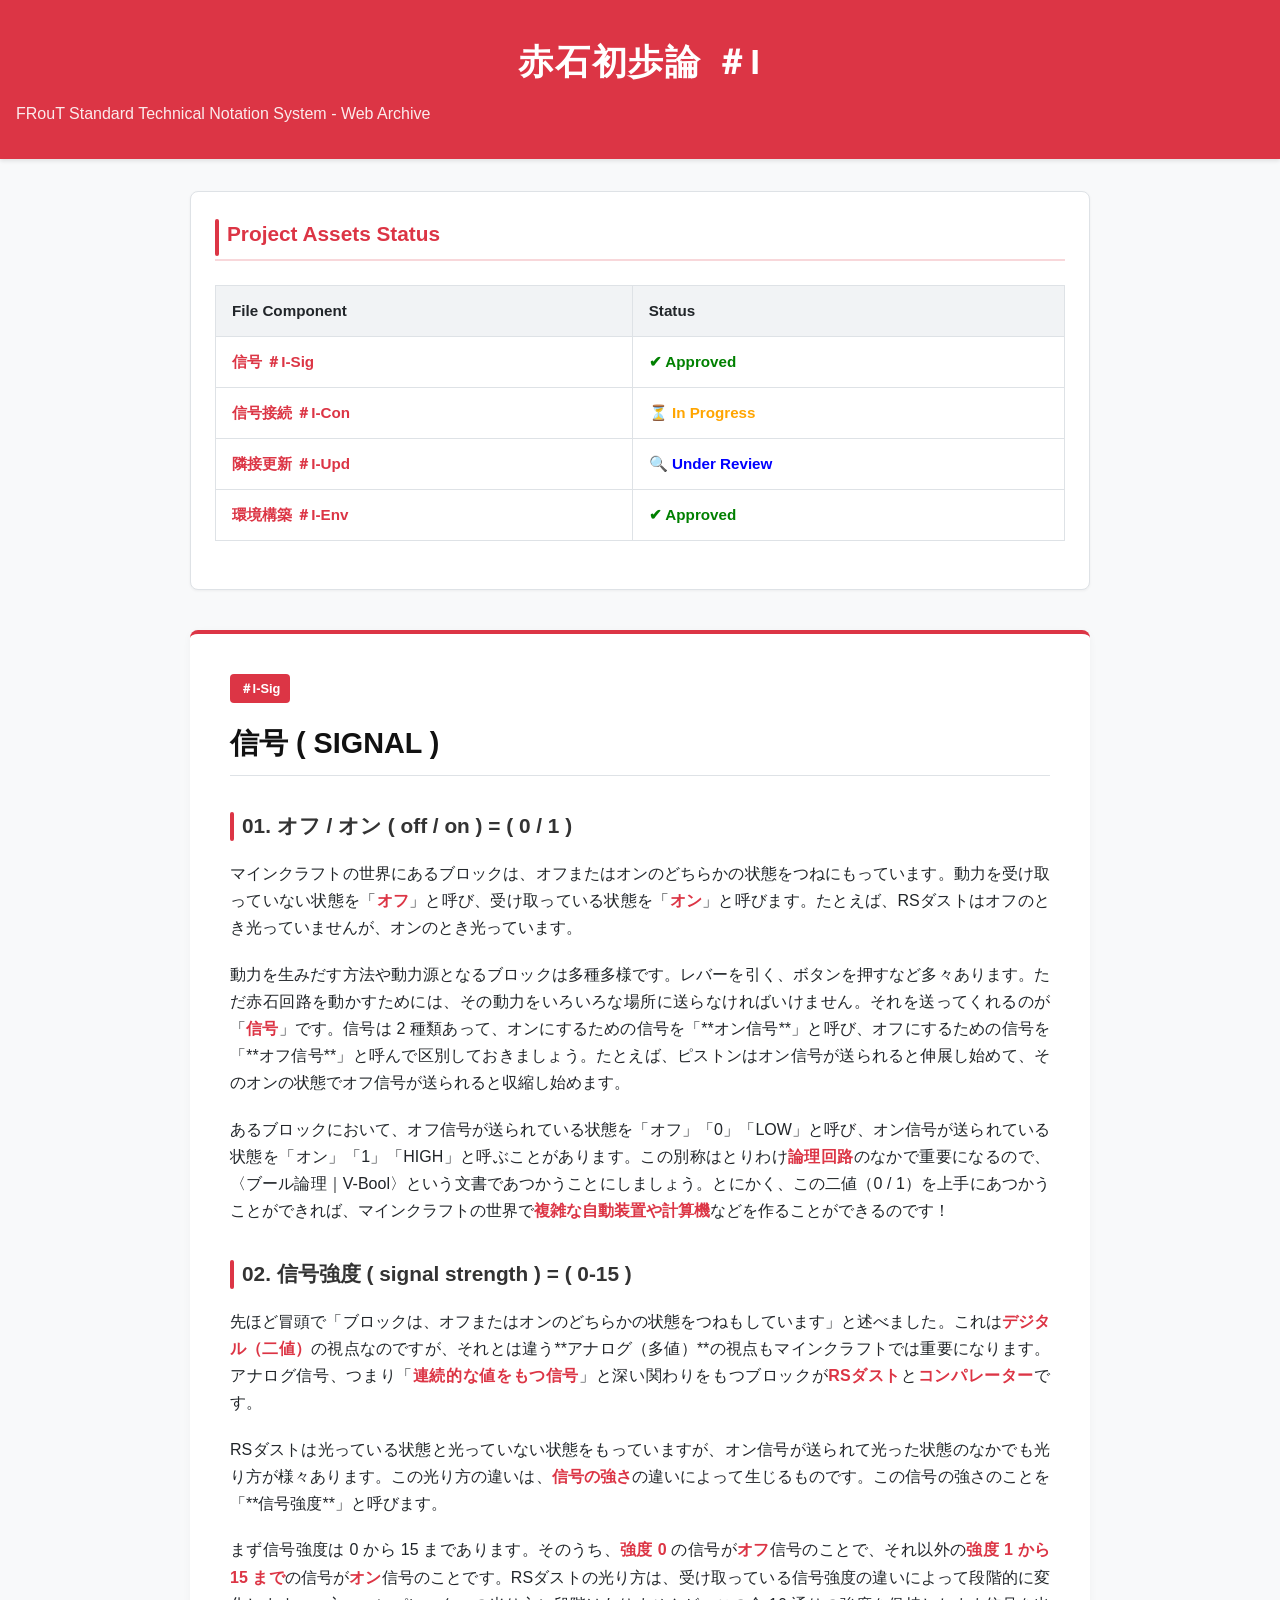
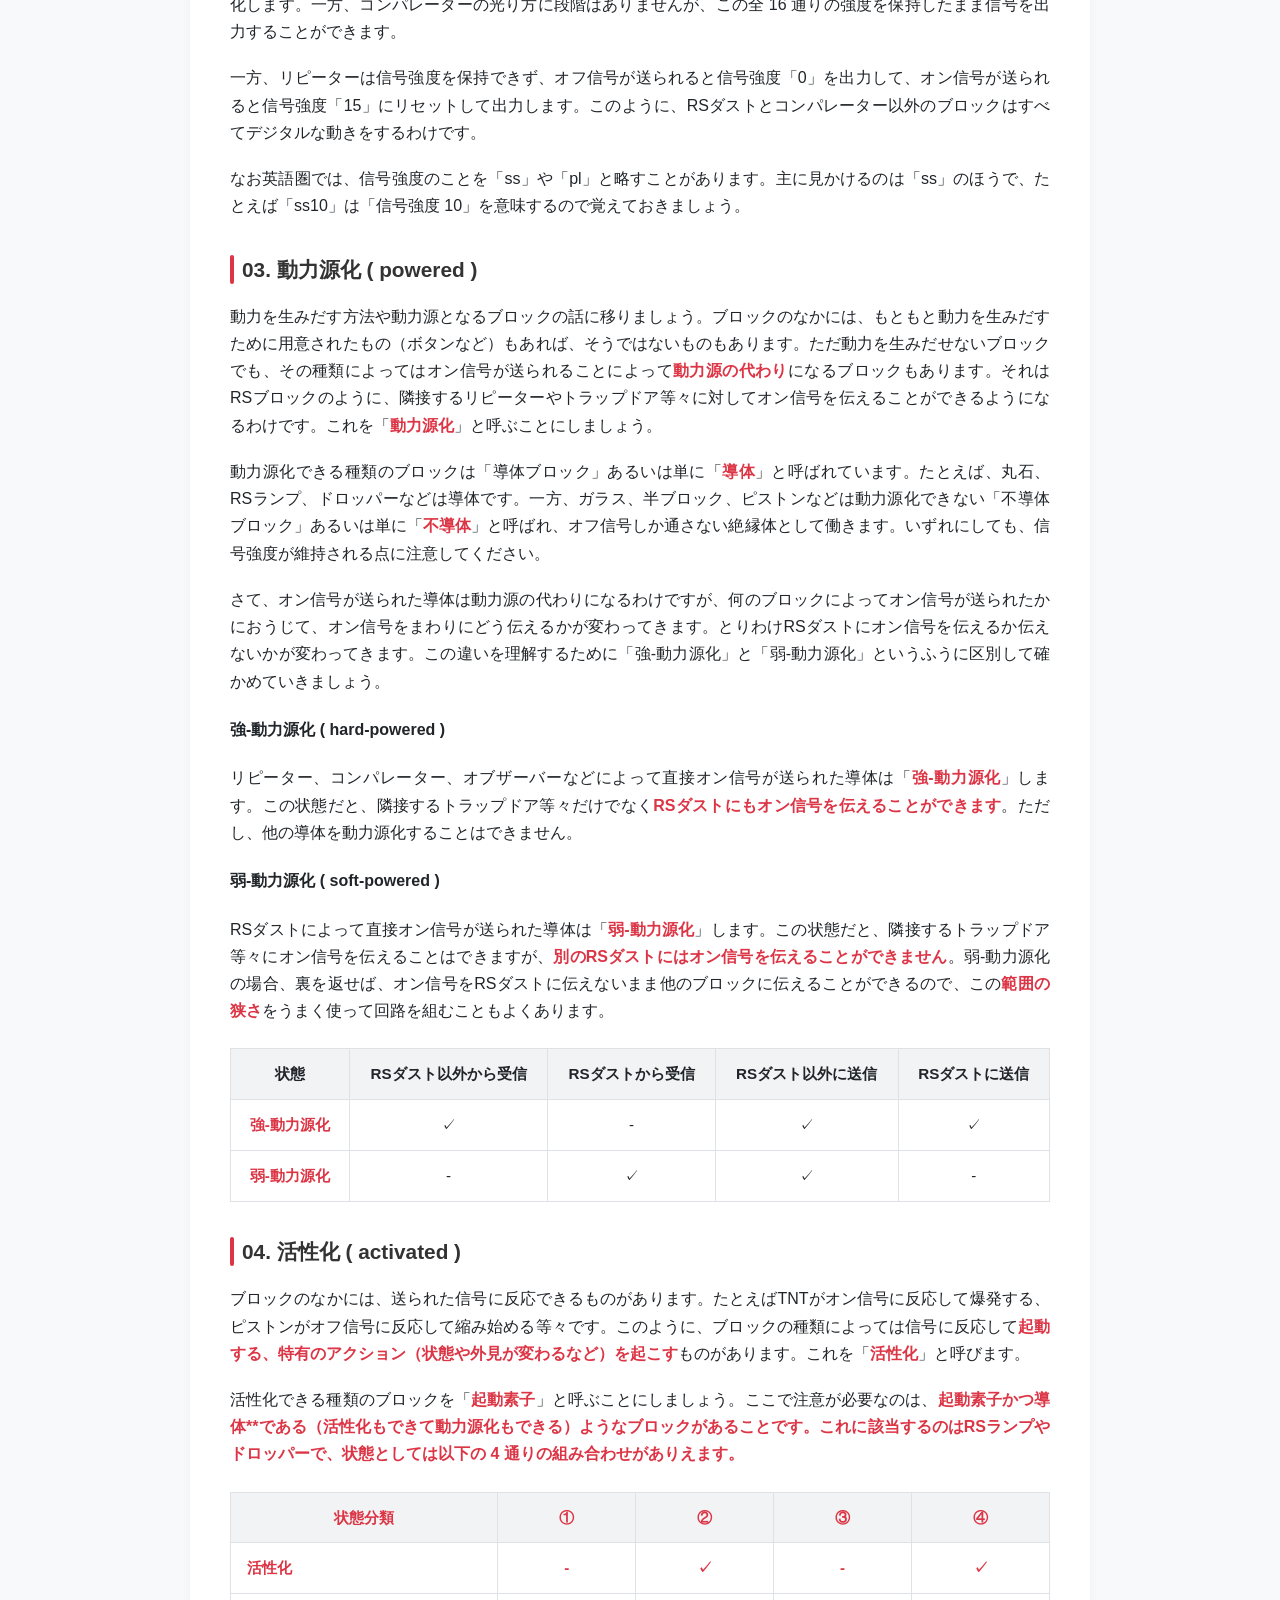
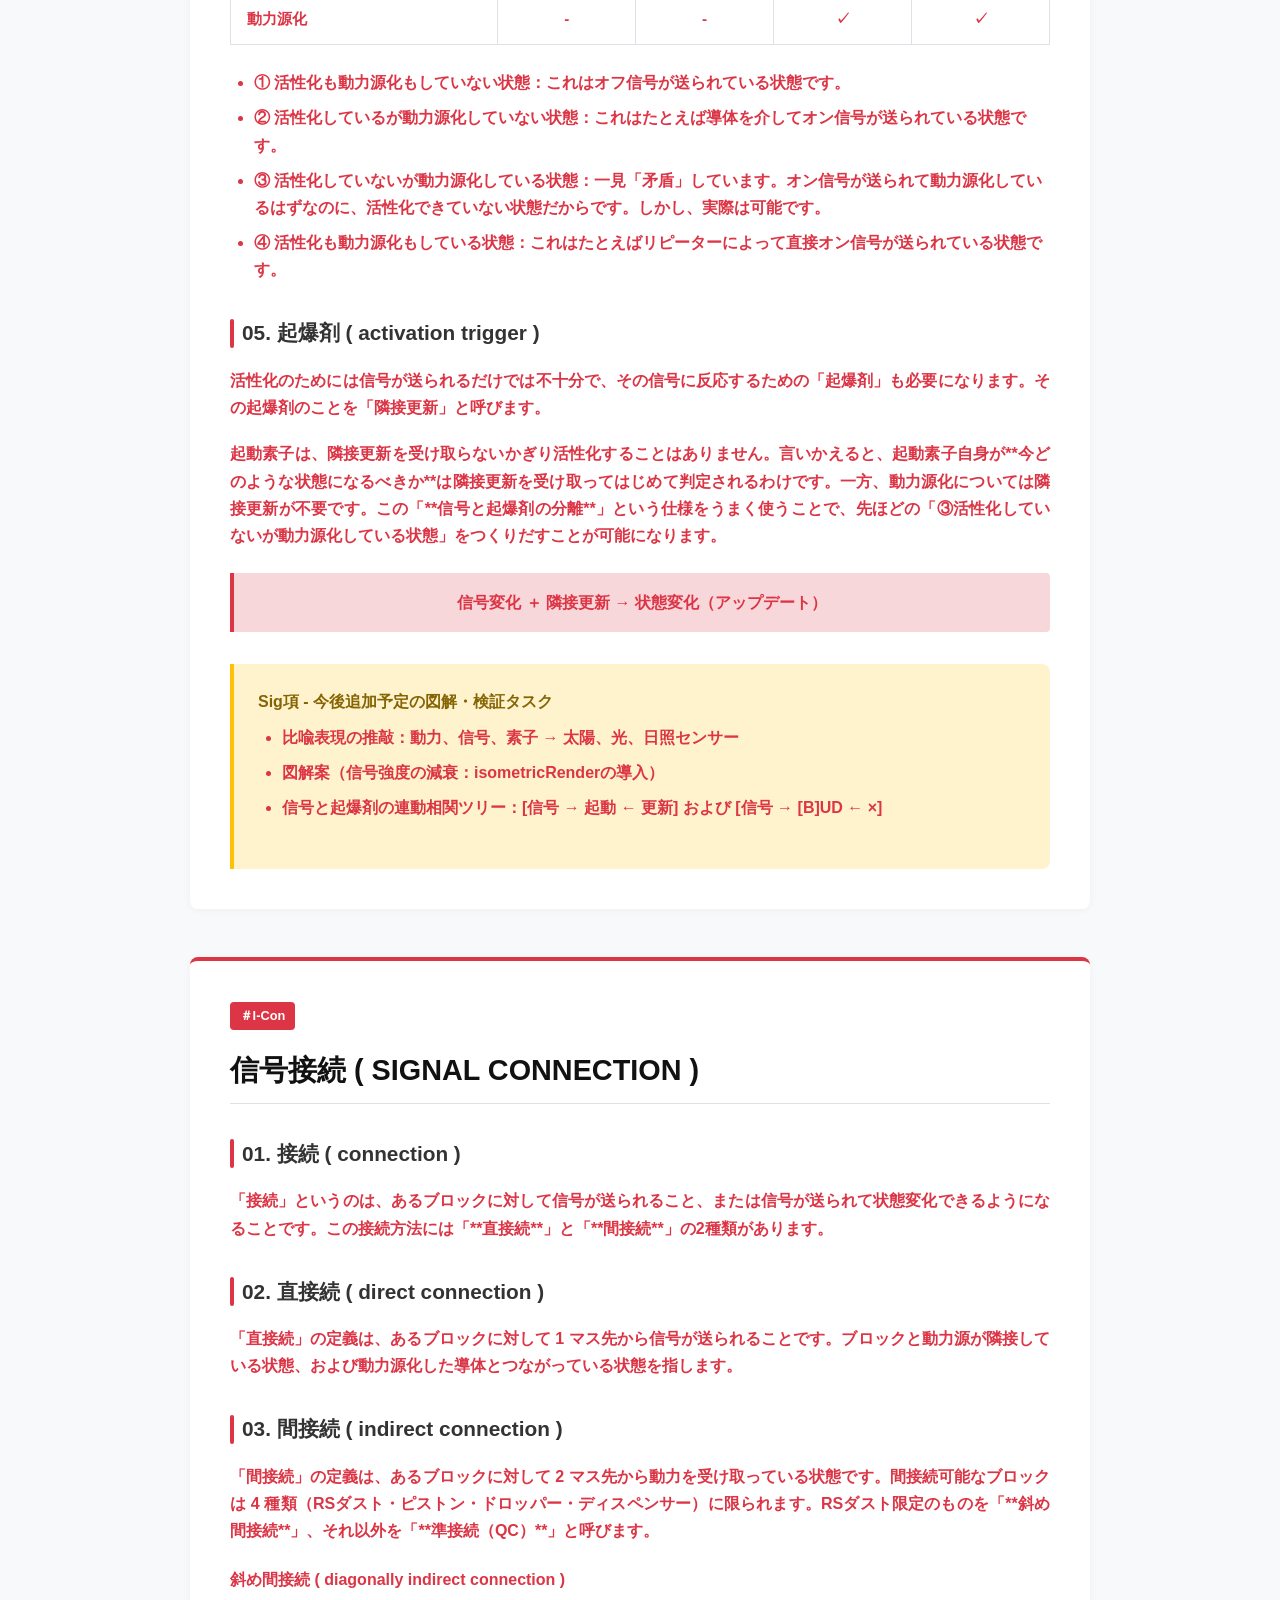
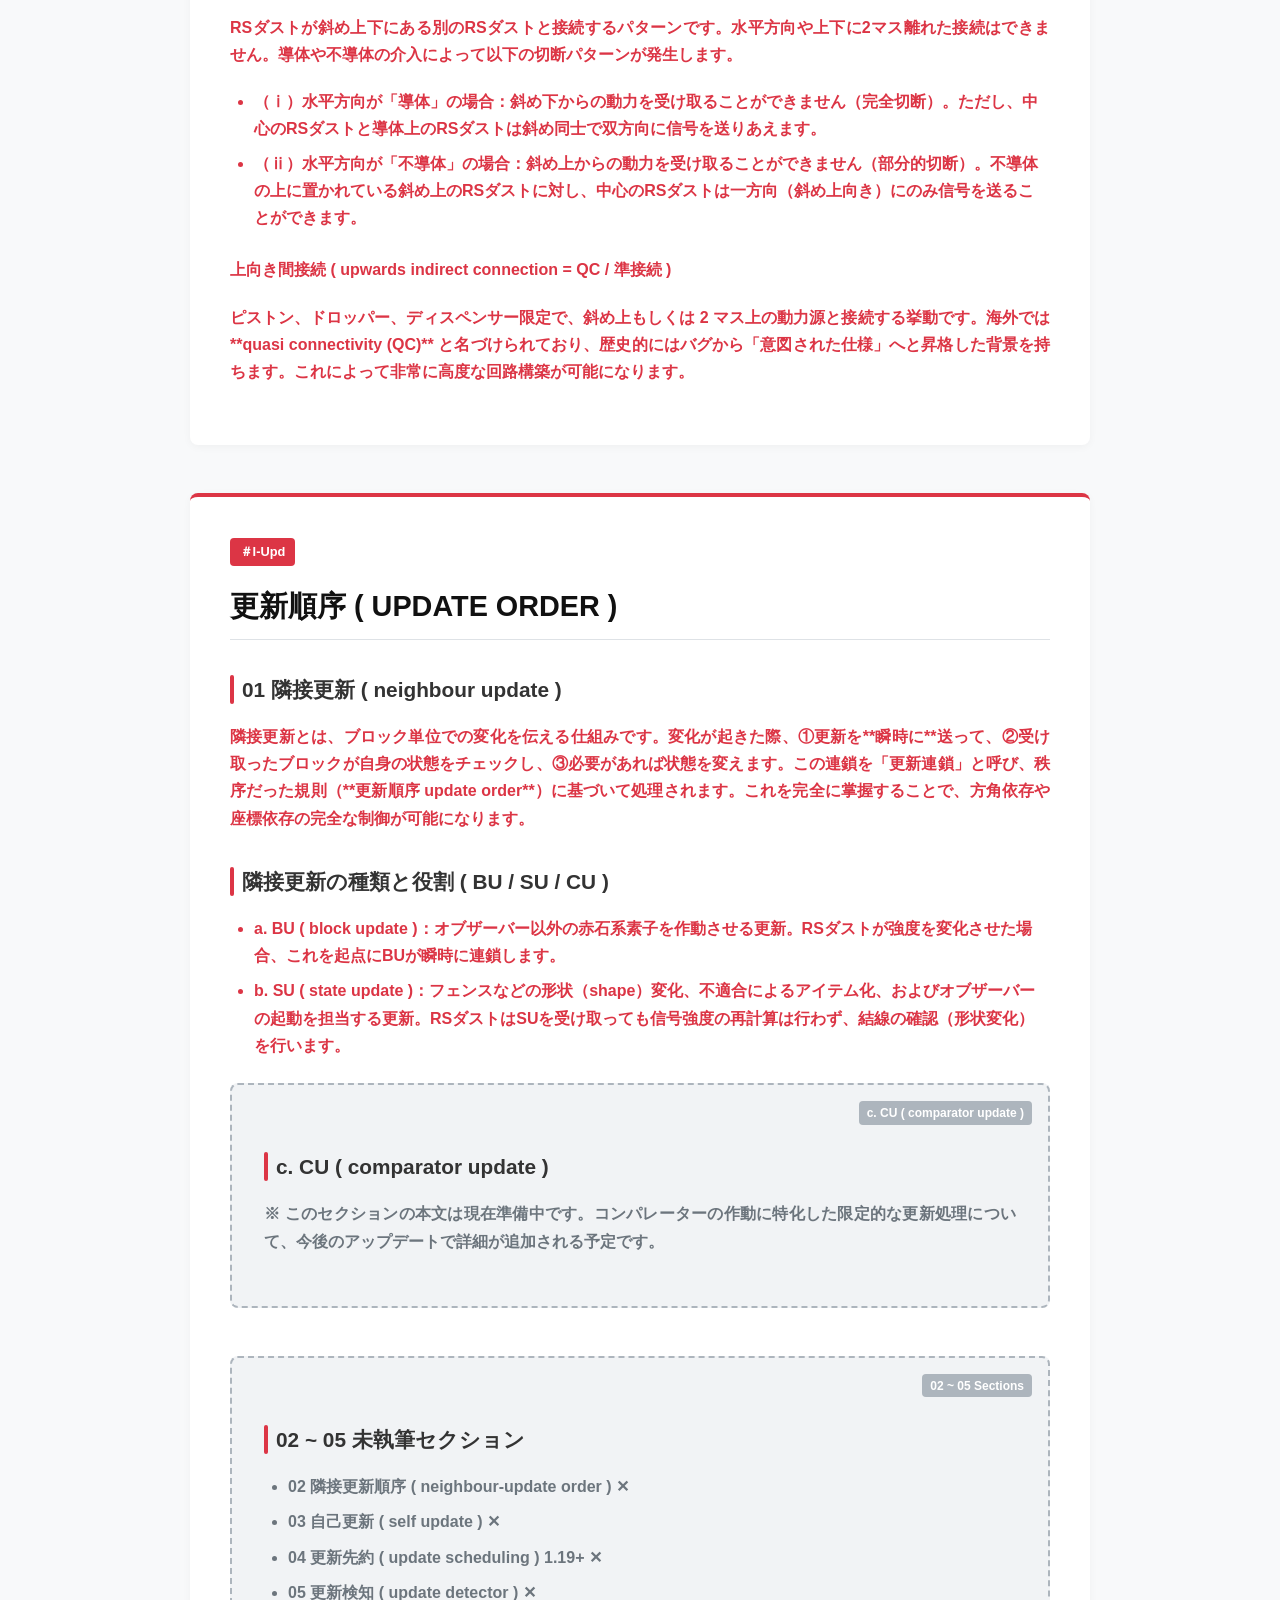
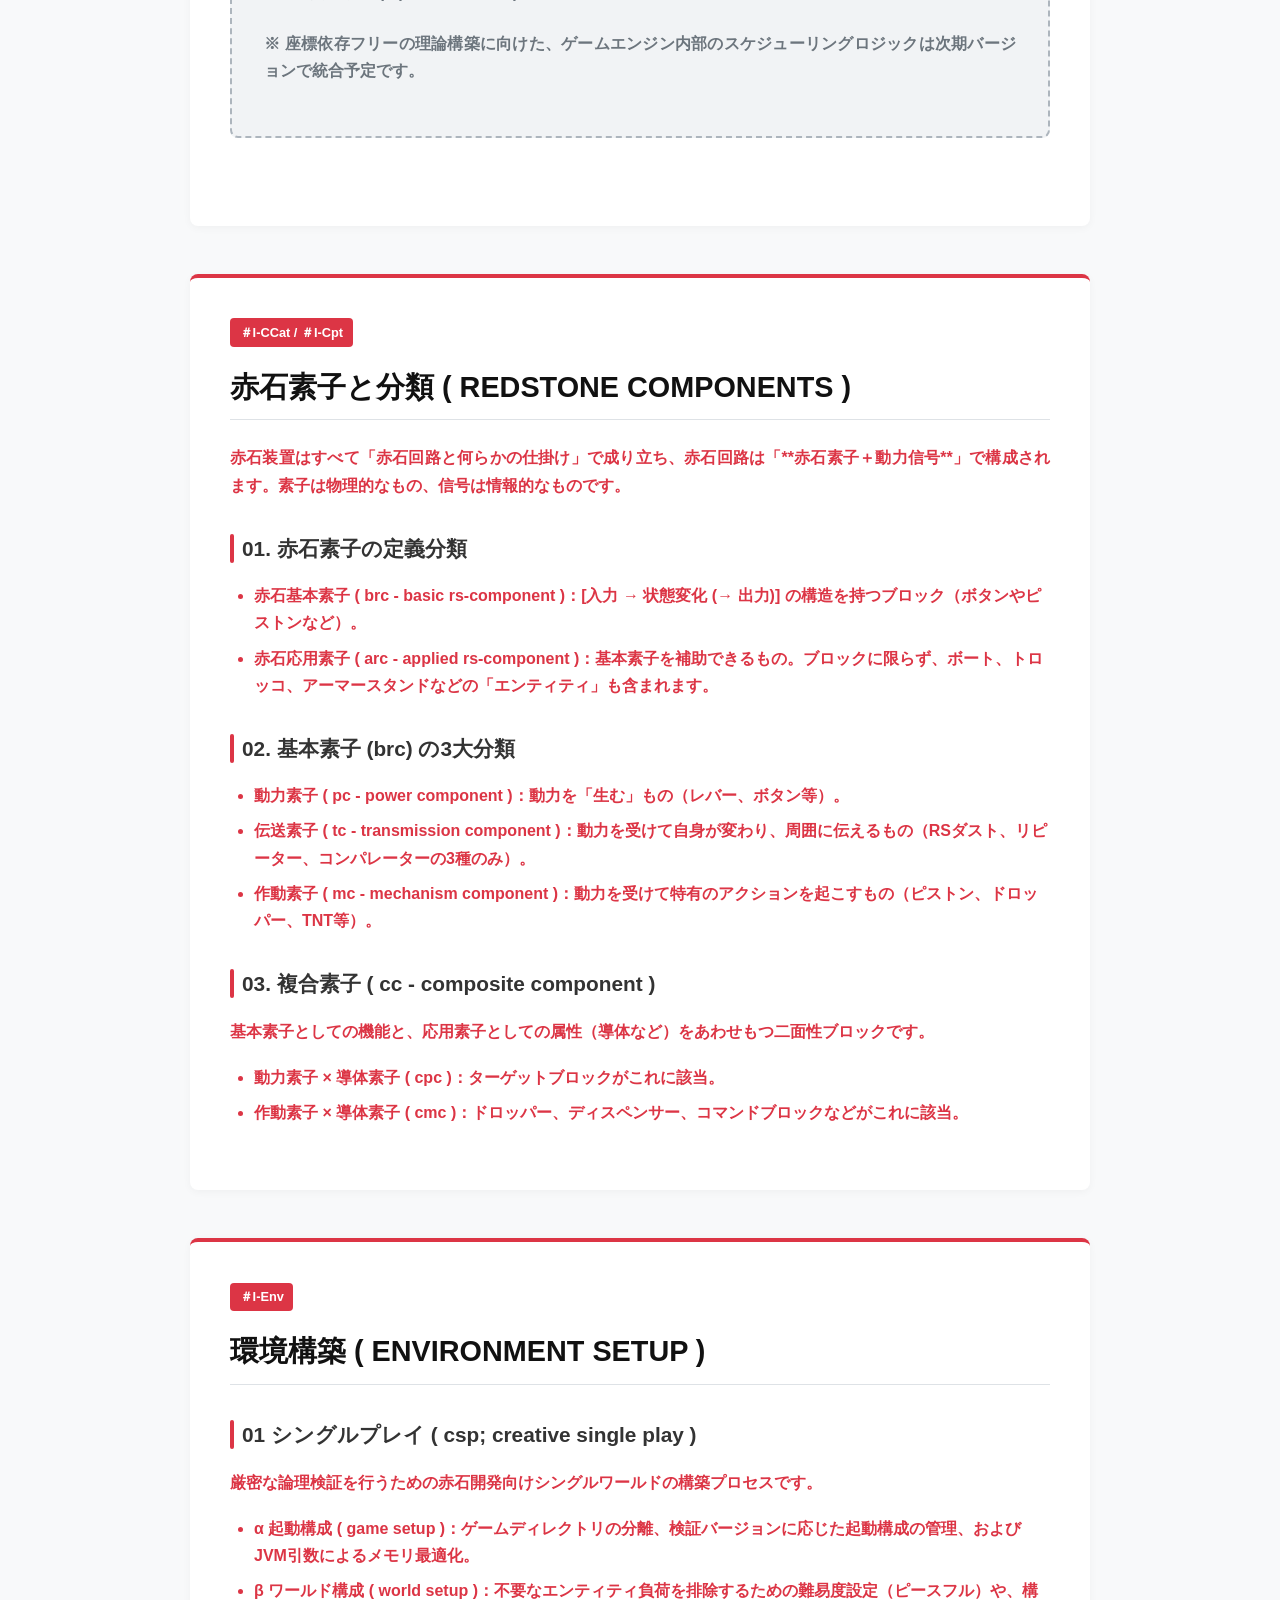
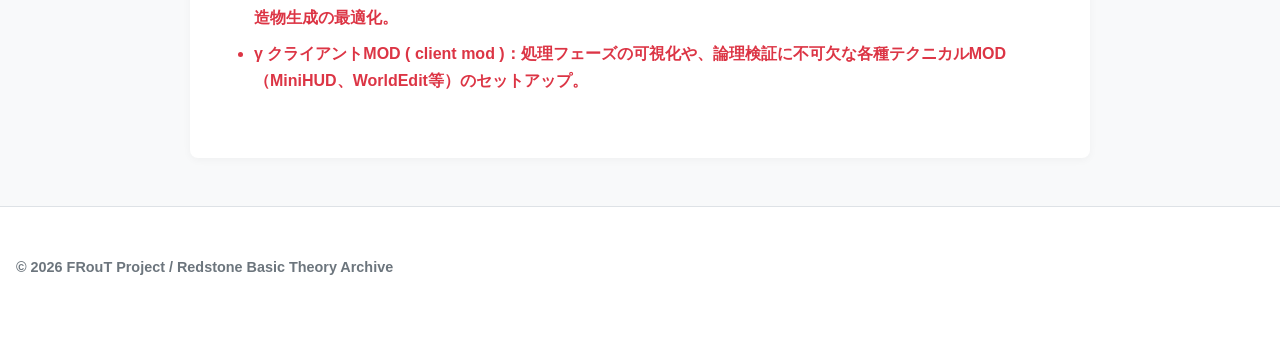
==== chap1.html @ 78ef039f "Add files via upload" ====
<!DOCTYPE html>
<html lang="ja">
<head>
    <meta charset="UTF-8">
    <meta name="viewport" content="width=device-width, initial-scale=1.0">
    <title>赤石初歩論＃I - FRouT Web Archive</title>
    <style>
        :root {
            --bg-color: #f8f9fa;
            --text-color: #212529;
            --primary-color: #dc3545; /* Redstone Red */
            --primary-light: #f8d7da;
            --border-color: #dee2e6;
            --card-bg: #ffffff;
            --code-bg: #e9ecef;
            --placeholder-bg: #f1f3f5;
            --placeholder-border: #adb5bd;
            --font-family: 'Helvetica Neue', Arial, 'Hiragino Kaku Gothic ProN', 'Hiragino Sans', Meiryo, sans-serif;
        }

        body {
            font-family: var(--font-family);
            background-color: var(--bg-color);
            color: var(--text-color);
            line-height: 1.7;
            margin: 0;
            padding: 0;
        }

        header {
            background-color: var(--primary-color);
            color: white;
            padding: 2rem 1rem;
            text-align: center;
            box-shadow: 0 2px 4px rgba(0,0,0,0.1);
        }

        header h1 {
            margin: 0;
            font-size: 2.2rem;
            font-weight: 700;
            letter-spacing: 0.05em;
        }

        header p {
            margin: 0.5rem 0 0 0;
            opacity: 0.9;
            font-size: 1rem;
        }

        .container {
            max-width: 900px;
            margin: 2rem auto;
            padding: 0 1.5rem;
        }

        /* Project Assets Table */
        .assets-box {
            background: var(--card-bg);
            border: 1px solid var(--border-color);
            border-radius: 8px;
            padding: 1.5rem;
            margin-bottom: 2.5rem;
            box-shadow: 0 1px 3px rgba(0,0,0,0.05);
        }

        .assets-box h3 {
            margin-top: 0;
            color: var(--primary-color);
            border-bottom: 2px solid var(--primary-light);
            padding-bottom: 0.5rem;
        }

        /* Typography & Structure */
        .chapter-section {
            background: var(--card-bg);
            border-radius: 8px;
            padding: 2.5rem;
            margin-bottom: 3rem;
            box-shadow: 0 2px 8px rgba(0,0,0,0.04);
            border-top: 4px solid var(--primary-color);
        }

        .section-tag {
            display: inline-block;
            background-color: var(--primary-color);
            color: white;
            font-size: 0.8rem;
            font-weight: bold;
            padding: 0.2rem 0.6rem;
            border-radius: 4px;
            margin-bottom: 1rem;
        }

        h2 {
            font-size: 1.8rem;
            color: #111;
            margin-top: 0;
            margin-bottom: 1.5rem;
            border-bottom: 1px solid var(--border-color);
            padding-bottom: 0.5rem;
        }

        h3 {
            font-size: 1.3rem;
            color: #333;
            margin-top: 2rem;
            margin-bottom: 1rem;
            position: relative;
            padding-left: 0.75rem;
        }

        h3::before {
            content: "";
            position: absolute;
            left: 0;
            top: 0.2rem;
            bottom: 0.2rem;
            width: 4px;
            background-color: var(--primary-color);
            border-radius: 2px;
        }

        p {
            margin-top: 0;
            margin-bottom: 1.2rem;
            text-align: justify;
        }

        strong {
            color: var(--primary-color);
        }

        /* Tables */
        table {
            width: 100%;
            border-collapse: collapse;
            margin: 1.5rem 0;
            font-size: 0.95rem;
        }

        th, td {
            border: 1px solid var(--border-color);
            padding: 0.75rem 1rem;
            text-align: left;
        }

        th {
            background-color: #f1f3f5;
            font-weight: 600;
        }

        .text-center {
            text-align: center;
        }

        /* Highlight box for formulas */
        .formula-box {
            background-color: var(--primary-light);
            border-left: 4px solid var(--primary-color);
            padding: 1rem;
            margin: 1.5rem 0;
            font-weight: bold;
            text-align: center;
            border-radius: 0 4px 4px 0;
        }

        /* Lists */
        ul, ol {
            margin-top: 0;
            margin-bottom: 1.5rem;
            padding-left: 1.5rem;
        }

        li {
            margin-bottom: 0.5rem;
        }

        /* Placeholder Style (Pattern A) */
        .placeholder-section {
            background-color: var(--placeholder-bg);
            border: 2px dashed var(--placeholder-border);
            border-radius: 8px;
            padding: 2rem;
            margin-bottom: 3rem;
            color: #6c757d;
            position: relative;
        }

        .placeholder-section h2 {
            color: #495057;
            border-bottom: 1px solid var(--placeholder-border);
        }

        .placeholder-tag {
            position: absolute;
            top: 1rem;
            right: 1rem;
            background-color: var(--placeholder-border);
            color: white;
            font-size: 0.75rem;
            padding: 0.1rem 0.5rem;
            border-radius: 4px;
            font-weight: bold;
        }

        /* Todo Box */
        .todo-box {
            background-color: #fff3cd;
            border-left: 4px solid #ffc107;
            padding: 1.5rem;
            margin-top: 2rem;
            border-radius: 0 8px 8px 0;
        }

        .todo-box h4 {
            margin-top: 0;
            margin-bottom: 0.5rem;
            color: #856404;
        }

        /* Footer */
        footer {
            text-align: center;
            padding: 3rem 1rem;
            color: #6c757d;
            font-size: 0.9rem;
            border-top: 1px solid var(--border-color);
            background-color: #fff;
        }
    </style>
</head>
<body>

<header>
    <h1>赤石初歩論 ＃I</h1>
    <p>FRouT Standard Technical Notation System - Web Archive</p>
</header>

<div class="container">

    <div class="assets-box">
        <h3>Project Assets Status</h3>
        <table>
            <thead>
                <tr>
                    <th>File Component</th>
                    <th>Status</th>
                </tr>
            </thead>
            <tbody>
                <tr>
                    <td><strong>信号 ＃I-Sig</strong></td>
                    <td><span style="color: green; font-weight: bold;">✔ Approved</span></td>
                </tr>
                <tr>
                    <td><strong>信号接続 ＃I-Con</strong></td>
                    <td><span style="color: orange; font-weight: bold;">⏳ In Progress</span></td>
                </tr>
                <tr>
                    <td><strong>隣接更新 ＃I-Upd</strong></td>
                    <td><span style="color: blue; font-weight: bold;">🔍 Under Review</span></td>
                </tr>
                <tr>
                    <td><strong>環境構築 ＃I-Env</strong></td>
                    <td><span style="color: green; font-weight: bold;">✔ Approved</span></td>
                </tr>
            </tbody>
        </table>
    </div>

    <div class="chapter-section" id="sig">
        <div class="section-tag">＃I-Sig</div>
        <h2>信号 ( SIGNAL )</h2>
        
        <h3>01. オフ / オン ( off / on ) = ( 0 / 1 )</h3>
        <p>マインクラフトの世界にあるブロックは、オフまたはオンのどちらかの状態をつねにもっています。動力を受け取っていない状態を「<strong>オフ</strong>」と呼び、受け取っている状態を「<strong>オン</strong>」と呼びます。たとえば、RSダストはオフのとき光っていませんが、オンのとき光っています。</p>
        <p>動力を生みだす方法や動力源となるブロックは多種多様です。レバーを引く、ボタンを押すなど多々あります。ただ赤石回路を動かすためには、その動力をいろいろな場所に送らなければいけません。それを送ってくれるのが「<strong>信号</strong>」です。信号は 2 種類あって、オンにするための信号を「**オン信号**」と呼び、オフにするための信号を「**オフ信号**」と呼んで区別しておきましょう。たとえば、ピストンはオン信号が送られると伸展し始めて、そのオンの状態でオフ信号が送られると収縮し始めます。</p>
        <p>あるブロックにおいて、オフ信号が送られている状態を「オフ」「0」「LOW」と呼び、オン信号が送られている状態を「オン」「1」「HIGH」と呼ぶことがあります。この別称はとりわけ<strong>論理回路</strong>のなかで重要になるので、〈ブール論理｜V-Bool〉という文書であつかうことにしましょう。とにかく、この二値（0 / 1）を上手にあつかうことができれば、マインクラフトの世界で<strong>複雑な自動装置や計算機</strong>などを作ることができるのです！</p>

        <h3>02. 信号強度 ( signal strength ) = ( 0-15 )</h3>
        <p>先ほど冒頭で「ブロックは、オフまたはオンのどちらかの状態をつねもしています」と述べました。これは<strong>デジタル（二値）</strong>の視点なのですが、それとは違う**アナログ（多値）**の視点もマインクラフトでは重要になります。アナログ信号、つまり「<strong>連続的な値をもつ信号</strong>」と深い関わりをもつブロックが<strong>RSダスト</strong>と<strong>コンパレーター</strong>です。</p>
        <p>RSダストは光っている状態と光っていない状態をもっていますが、オン信号が送られて光った状態のなかでも光り方が様々あります。この光り方の違いは、<strong>信号の強さ</strong>の違いによって生じるものです。この信号の強さのことを「**信号強度**」と呼びます。</p>
        <p>まず信号強度は 0 から 15 まであります。そのうち、<strong>強度 0</strong> の信号が<strong>オフ</strong>信号のことで、それ以外の<strong>強度 1 から 15 まで</strong>の信号が<strong>オン</strong>信号のことです。RSダストの光り方は、受け取っている信号強度の違いによって段階的に変化します。一方、コンパレーターの光り方に段階はありませんが、この全 16 通りの強度を保持したまま信号を出力することができます。</p>
        <p>一方、リピーターは信号強度を保持できず、オフ信号が送られると信号強度「0」を出力して、オン信号が送られると信号強度「15」にリセットして出力します。このように、RSダストとコンパレーター以外のブロックはすべてデジタルな動きをするわけです。</p>
        <p>なお英語圏では、信号強度のことを「ss」や「pl」と略すことがあります。主に見かけるのは「ss」のほうで、たとえば「ss10」は「信号強度 10」を意味するので覚えておきましょう。</p>

        <h3>03. 動力源化 ( powered )</h3>
        <p>動力を生みだす方法や動力源となるブロックの話に移りましょう。ブロックのなかには、もともと動力を生みだすために用意されたもの（ボタンなど）もあれば、そうではないものもあります。ただ動力を生みだせないブロックでも、その種類によってはオン信号が送られることによって<strong>動力源の代わり</strong>になるブロックもあります。それはRSブロックのように、隣接するリピーターやトラップドア等々に対してオン信号を伝えることができるようになるわけです。これを「<strong>動力源化</strong>」と呼ぶことにしましょう。</p>
        <p>動力源化できる種類のブロックは「導体ブロック」あるいは単に「<strong>導体</strong>」と呼ばれています。たとえば、丸石、RSランプ、ドロッパーなどは導体です。一方、ガラス、半ブロック、ピストンなどは動力源化できない「不導体ブロック」あるいは単に「<strong>不導体</strong>」と呼ばれ、オフ信号しか通さない絶縁体として働きます。いずれにしても、信号強度が維持される点に注意してください。</p>
        <p>さて、オン信号が送られた導体は動力源の代わりになるわけですが、何のブロックによってオン信号が送られたかにおうじて、オン信号をまわりにどう伝えるかが変わってきます。とりわけRSダストにオン信号を伝えるか伝えないかが変わってきます。この違いを理解するために「強-動力源化」と「弱-動力源化」というふうに区別して確かめていきましょう。</p>
        
        <h4>強-動力源化 ( hard-powered )</h4>
        <p>リピーター、コンパレーター、オブザーバーなどによって直接オン信号が送られた導体は「<strong>強-動力源化</strong>」します。この状態だと、隣接するトラップドア等々だけでなく<strong>RSダストにもオン信号を伝えることができます</strong>。ただし、他の導体を動力源化することはできません。</p>
        
        <h4>弱-動力源化 ( soft-powered )</h4>
        <p>RSダストによって直接オン信号が送られた導体は「<strong>弱-動力源化</strong>」します。この状態だと、隣接するトラップドア等々にオン信号を伝えることはできますが、<strong>別のRSダストにはオン信号を伝えることができません</strong>。弱-動力源化の場合、裏を返せば、オン信号をRSダストに伝えないまま他のブロックに伝えることができるので、この<strong>範囲の狭さ</strong>をうまく使って回路を組むこともよくあります。</p>

        <table>
            <thead>
                <tr>
                    <th class="text-center">状態</th>
                    <th class="text-center">RSダスト以外から受信</th>
                    <th class="text-center">RSダストから受信</th>
                    <th class="text-center">RSダスト以外に送信</th>
                    <th class="text-center">RSダストに送信</th>
                </tr>
            </thead>
            <tbody>
                <tr>
                    <td class="text-center"><strong>強-動力源化</strong></td>
                    <td class="text-center">✓</td>
                    <td class="text-center">-</td>
                    <td class="text-center">✓</td>
                    <td class="text-center">✓</td>
                </tr>
                <tr>
                    <td class="text-center"><strong>弱-動力源化</strong></td>
                    <td class="text-center">-</td>
                    <td class="text-center">✓</td>
                    <td class="text-center">✓</td>
                    <td class="text-center">-</td>
                </tr>
            </tbody>
        </table>

        <h3>04. 活性化 ( activated )</h3>
        <p>ブロックのなかには、送られた信号に反応できるものがあります。たとえばTNTがオン信号に反応して爆発する、ピストンがオフ信号に反応して縮み始める等々です。このように、ブロックの種類によっては信号に反応して<strong>起動する、特有のアクション（状態や外見が変わるなど）を起こす</strong>ものがあります。これを「<strong>活性化</strong>」と呼びます。</p>
        <p>活性化できる種類のブロックを「<strong>起動素子</strong>」と呼ぶことにしましょう。ここで注意が必要なのは、<strong>起動素子かつ導体**である（活性化もできて動力源化もできる）ようなブロックがあることです。これに該当するのはRSランプやドロッパーで、状態としては以下の 4 通りの組み合わせがありえます。</p>

        <table>
            <thead>
                <tr>
                    <th class="text-center">状態分類</th>
                    <th class="text-center">①</th>
                    <th class="text-center">②</th>
                    <th class="text-center">③</th>
                    <th class="text-center">④</th>
                </tr>
            </thead>
            <tbody>
                <tr>
                    <td><strong>活性化</strong></td>
                    <td class="text-center">-</td>
                    <td class="text-center">✓</td>
                    <td class="text-center">-</td>
                    <td class="text-center">✓</td>
                </tr>
                <tr>
                    <td><strong>動力源化</strong></td>
                    <td class="text-center">-</td>
                    <td class="text-center">-</td>
                    <td class="text-center">✓</td>
                    <td class="text-center">✓</td>
                </tr>
            </tbody>
        </table>

        <ul>
            <li><strong>① 活性化も動力源化もしていない状態</strong>：これはオフ信号が送られている状態です。</li>
            <li><strong>② 活性化しているが動力源化していない状態</strong>：これはたとえば導体を介してオン信号が送られている状態です。</li>
            <li><strong>③ 活性化していないが動力源化している状態</strong>：一見「矛盾」しています。オン信号が送られて動力源化しているはずなのに、活性化できていない状態だからです。しかし、実際は可能です。</li>
            <li><strong>④ 活性化も動力源化もしている状態</strong>：これはたとえばリピーターによって直接オン信号が送られている状態です。</li>
        </ul>

        <h3>05. 起爆剤 ( activation trigger )</h3>
        <p>活性化のためには信号が送られるだけでは不十分で、その信号に反応するための「<strong>起爆剤</strong>」も必要になります。その起爆剤のことを「<strong>隣接更新</strong>」と呼びます。</p>
        <p>起動素子は、隣接更新を受け取らないかぎり活性化することはありません。言いかえると、起動素子自身が**今どのような状態になるべきか**は隣接更新を受け取ってはじめて判定されるわけです。一方、動力源化については隣接更新が不要です。この「**信号と起爆剤の分離**」という仕様をうまく使うことで、先ほどの「③活性化していないが動力源化している状態」をつくりだすことが可能になります。</p>

        <div class="formula-box">
            信号変化 ＋ 隣接更新 → 状態変化（アップデート）
        </div>

        <div class="todo-box">
            <h4>Sig項 - 今後追加予定の図解・検証タスク</h4>
            <ul>
                <li>比喩表現の推敲：動力、信号、素子 → 太陽、光、日照センサー</li>
                <li>図解案（信号強度の減衰：isometricRenderの導入）</li>
                <li>信号と起爆剤の連動相関ツリー：[信号 → 起動 ← 更新] および [信号 → [B]UD ← ×]</li>
            </ul>
        </div>
    </div>

    <div class="chapter-section" id="con">
        <div class="section-tag">＃I-Con</div>
        <h2>信号接続 ( SIGNAL CONNECTION )</h2>
        
        <h3>01. 接続 ( connection )</h3>
        <p>「接続」というのは、あるブロックに対して信号が送られること、または信号が送られて状態変化できるようになることです。この接続方法には「**直接続**」と「**間接続**」の2種類があります。</p>

        <h3>02. 直接続 ( direct connection )</h3>
        <p>「直接続」の定義は、あるブロックに対して <strong>1 マス先</strong>から信号が送られることです。ブロックと動力源が隣接している状態、および動力源化した導体とつながっている状態を指します。</p>

        <h3>03. 間接続 ( indirect connection )</h3>
        <p>「間接続」の定義は、あるブロックに対して <strong>2 マス先</strong>から動力を受け取っている状態です。間接続可能なブロックは <strong>4 種類</strong>（RSダスト・ピストン・ドロッパー・ディスペンサー）に限られます。RSダスト限定のものを「**斜め間接続**」、それ以外を「**準接続（QC）**」と呼びます。</p>

        <h4>斜め間接続 ( diagonally indirect connection )</h4>
        <p>RSダストが斜め上下にある別のRSダストと接続するパターンです。水平方向や上下に2マス離れた接続はできません。導体や不導体の介入によって以下の切断パターンが発生します。</p>
        
        <ul>
            <li><strong>（ⅰ）水平方向が「導体」の場合</strong>：斜め下からの動力を受け取ることができません（完全切断）。ただし、中心のRSダストと導体上のRSダストは斜め同士で双方向に信号を送りあえます。</li>
            <li><strong>（ⅱ）水平方向が「不導体」の場合</strong>：斜め上からの動力を受け取ることができません（部分的切断）。不導体の上に置かれている斜め上のRSダストに対し、中心のRSダストは一方向（斜め上向き）にのみ信号を送ることができます。</li>
        </ul>

        <h4>上向き間接続 ( upwards indirect connection = QC / 準接続 )</h4>
        <p>ピストン、ドロッパー、ディスペンサー限定で、斜め上もしくは 2 マス上の動力源と接続する挙動です。海外では **quasi connectivity (QC)** と名づけられており、歴史的にはバグから「意図された仕様」へと昇格した背景を持ちます。これによって非常に高度な回路構築が可能になります。</p>
    </div>

    <div class="chapter-section" id="upd">
        <div class="section-tag">＃I-Upd</div>
        <h2>更新順序 ( UPDATE ORDER )</h2>
        
        <h3>01 隣接更新 ( neighbour update )</h3>
        <p>隣接更新とは、ブロック単位での変化を伝える仕組みです。変化が起きた際、①更新を**瞬時に**送って、②受け取ったブロックが自身の状態をチェックし、③必要があれば状態を変えます。この連鎖を「更新連鎖」と呼び、秩序だった規則（**更新順序 update order**）に基づいて処理されます。これを完全に掌握することで、方角依存や座標依存の完全な制御が可能になります。</p>

        <h3>隣接更新の種類と役割 ( BU / SU / CU )</h3>
        <ul>
            <li><strong>a. BU ( block update )</strong>：オブザーバー以外の赤石系素子を作動させる更新。RSダストが強度を変化させた場合、これを起点にBUが瞬時に連鎖します。</li>
            <li><strong>b. SU ( state update )</strong>：フェンスなどの形状（shape）変化、不適合によるアイテム化、および<strong>オブザーバーの起動</strong>を担当する更新。RSダストはSUを受け取っても信号強度の再計算は行わず、結線の確認（形状変化）を行います。</li>
        </ul>

        <div class="placeholder-section">
            <span class="placeholder-tag">c. CU ( comparator update )</span>
            <h3>c. CU ( comparator update )</h3>
            <p>※ このセクションの本文は現在準備中です。コンパレーターの作動に特化した限定的な更新処理について、今後のアップデートで詳細が追加される予定です。</p>
        </div>

        <div class="placeholder-section">
            <span class="placeholder-tag">02 ~ 05 Sections</span>
            <h3>02 ~ 05 未執筆セクション</h3>
            <ul>
                <li>02 隣接更新順序 ( neighbour-update order ) ✕</li>
                <li>03 自己更新 ( self update ) ✕</li>
                <li>04 更新先約 ( update scheduling ) 1.19+ ✕</li>
                <li>05 更新検知 ( update detector ) ✕</li>
            </ul>
            <p>※ 座標依存フリーの理論構築に向けた、ゲームエンジン内部のスケジューリングロジックは次期バージョンで統合予定です。</p>
        </div>
    </div>

    <div class="chapter-section" id="cpt">
        <div class="section-tag">＃I-CCat / ＃I-Cpt</div>
        <h2>赤石素子と分類 ( REDSTONE COMPONENTS )</h2>
        <p>赤石装置はすべて「赤石回路と何らかの仕掛け」で成り立ち、赤石回路は「**赤石素子＋動力信号**」で構成されます。素子は物理的なもの、信号は情報的なものです。</p>

        <h3>01. 赤石素子の定義分類</h3>
        <ul>
            <li><strong>赤石基本素子 ( brc - basic rs-component )</strong>：[入力 → 状態変化 (→ 出力)] の構造を持つブロック（ボタンやピストンなど）。</li>
            <li><strong>赤石応用素子 ( arc - applied rs-component )</strong>：基本素子を補助できるもの。ブロックに限らず、ボート、トロッコ、アーマースタンドなどの「エンティティ」も含まれます。</li>
        </ul>

        <h3>02. 基本素子 (brc) の3大分類</h3>
        <ul>
            <li><strong>動力素子 ( pc - power component )</strong>：動力を「生む」もの（レバー、ボタン等）。</li>
            <li><strong>伝送素子 ( tc - transmission component )</strong>：動力を受けて自身が変わり、周囲に伝えるもの（RSダスト、リピーター、コンパレーターの3種のみ）。</li>
            <li><strong>作動素子 ( mc - mechanism component )</strong>：動力を受けて特有のアクションを起こすもの（ピストン、ドロッパー、TNT等）。</li>
        </ul>

        <h3>03. 複合素子 ( cc - composite component )</h3>
        <p>基本素子としての機能と、応用素子としての属性（導体など）をあわせもつ二面性ブロックです。</p>
        <ul>
            <li><strong>動力素子 × 導体素子 ( cpc )</strong>：ターゲットブロックがこれに該当。</li>
            <li><strong>作動素子 × 導体素子 ( cmc )</strong>：ドロッパー、ディスペンサー、コマンドブロックなどがこれに該当。</li>
        </ul>
    </div>

    <div class="chapter-section" id="env">
        <div class="section-tag">＃I-Env</div>
        <h2>環境構築 ( ENVIRONMENT SETUP )</h2>
        <h3>01 シングルプレイ ( csp; creative single play )</h3>
        <p>厳密な論理検証を行うための赤石開発向けシングルワールドの構築プロセスです。</p>
        <ul>
            <li><strong>α 起動構成 ( game setup )</strong>：ゲームディレクトリの分離、検証バージョンに応じた起動構成の管理、およびJVM引数によるメモリ最適化。</li>
            <li><strong>β ワールド構成 ( world setup )</strong>：不要なエンティティ負荷を排除するための難易度設定（ピースフル）や、構造物生成の最適化。</li>
            <li><strong>γ クライアントMOD ( client mod )</strong>：処理フェーズの可視化や、論理検証に不可欠な各種テクニカルMOD（MiniHUD、WorldEdit等）のセットアップ。</li>
        </ul>
    </div>

</div>

<footer>
    <p>© 2026 FRouT Project / Redstone Basic Theory Archive</p>
</footer>

</body>
</html>
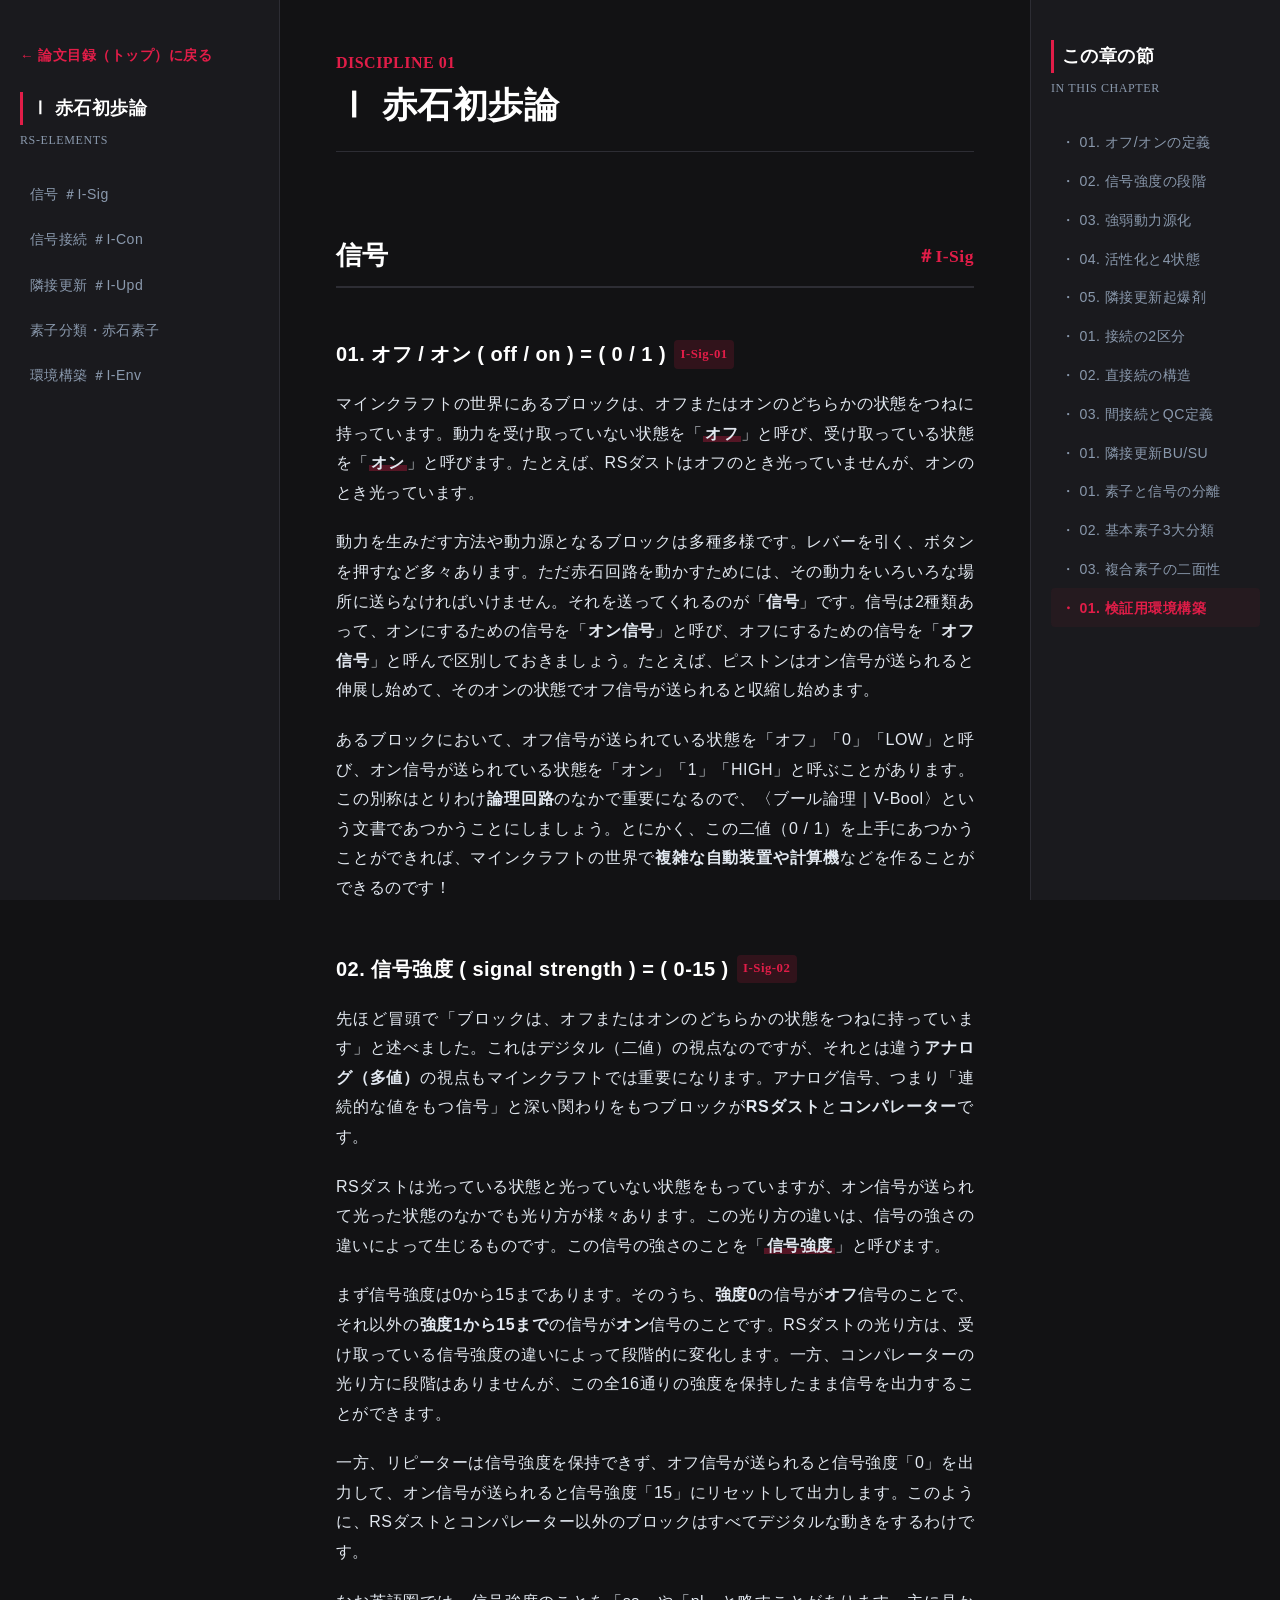
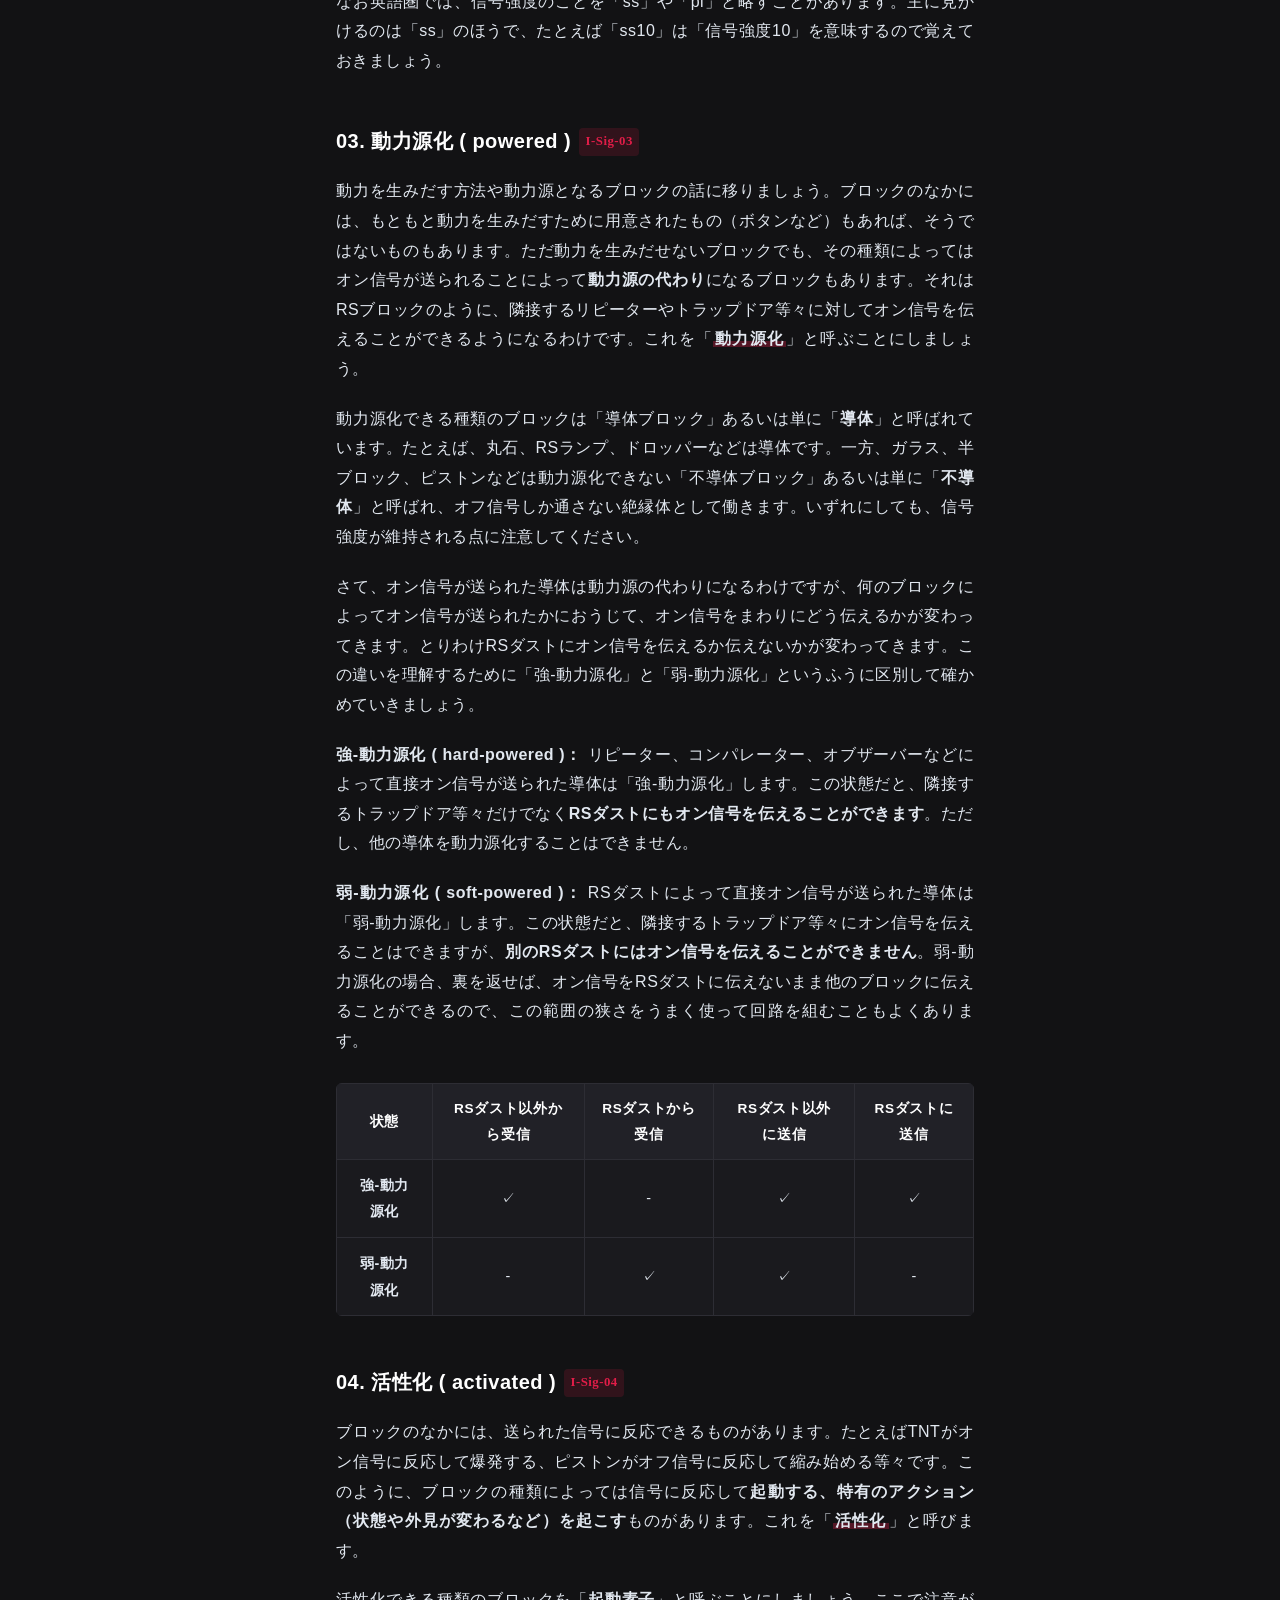
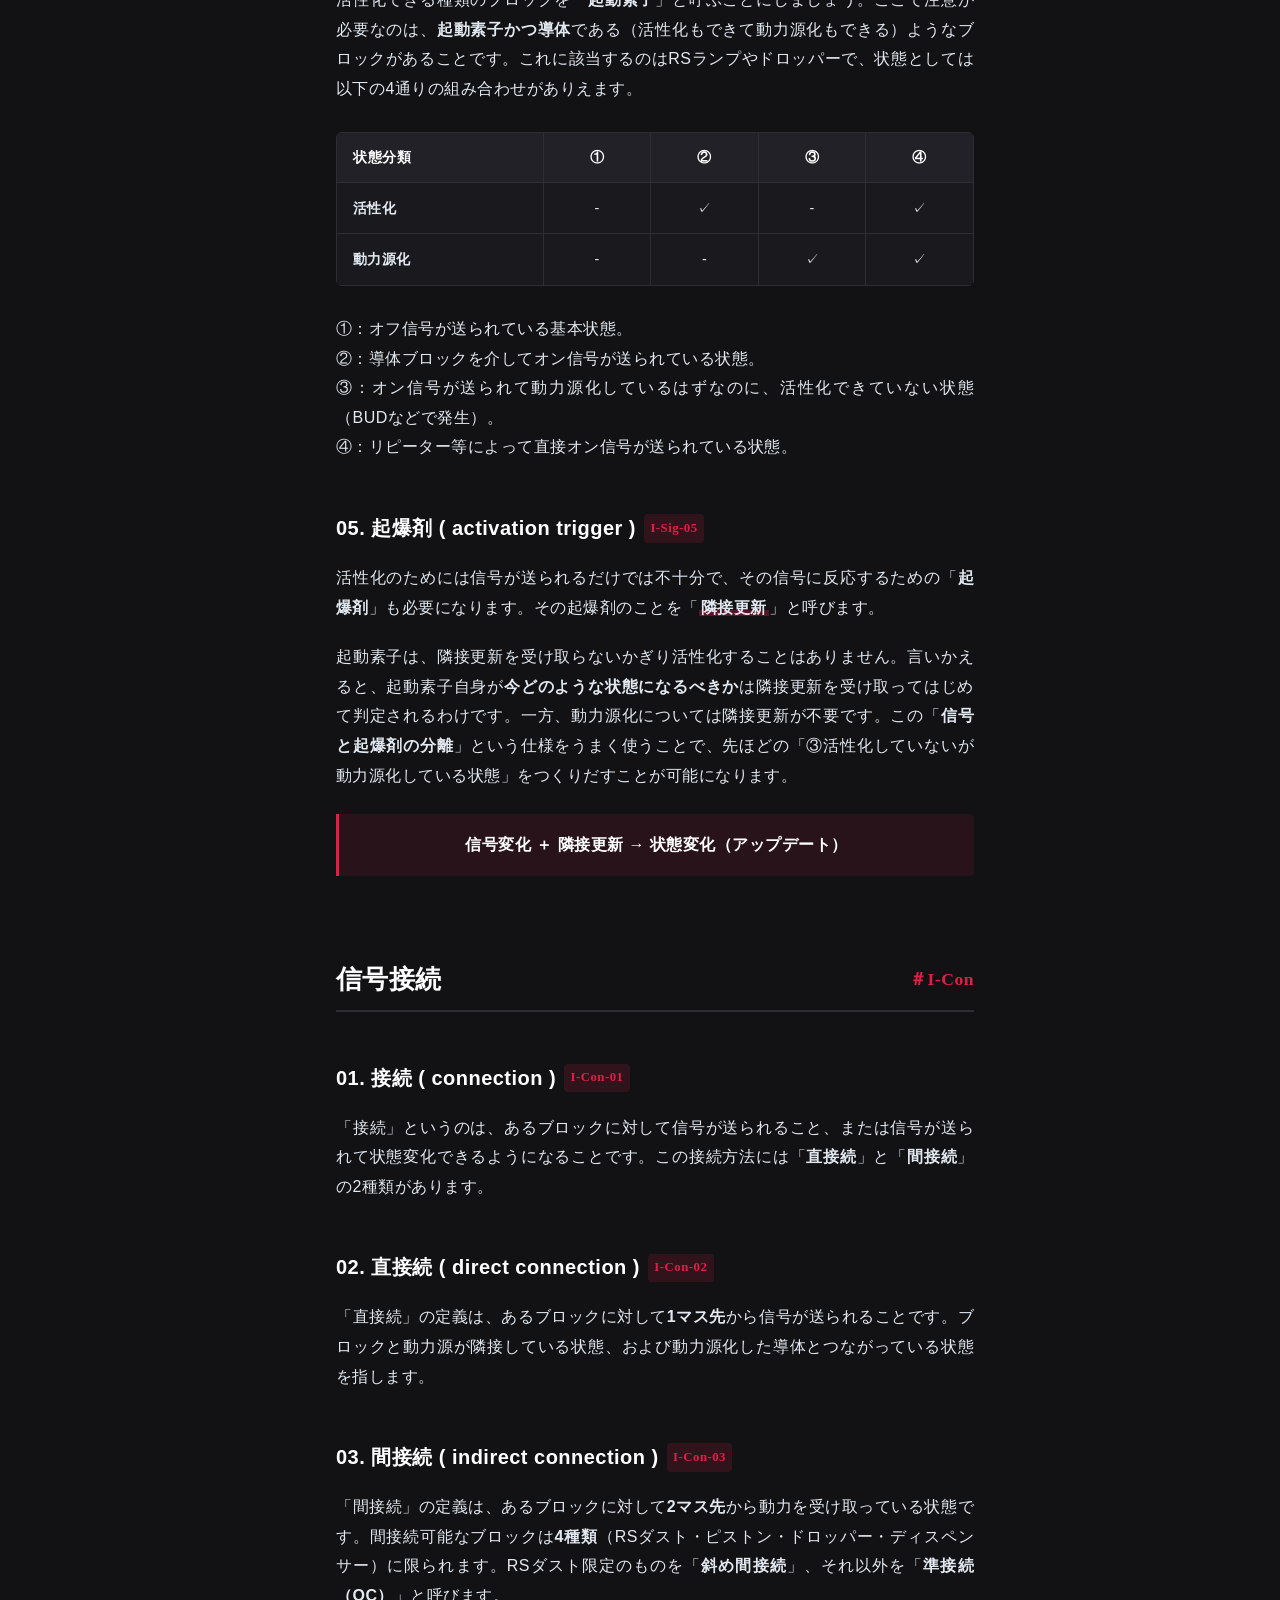
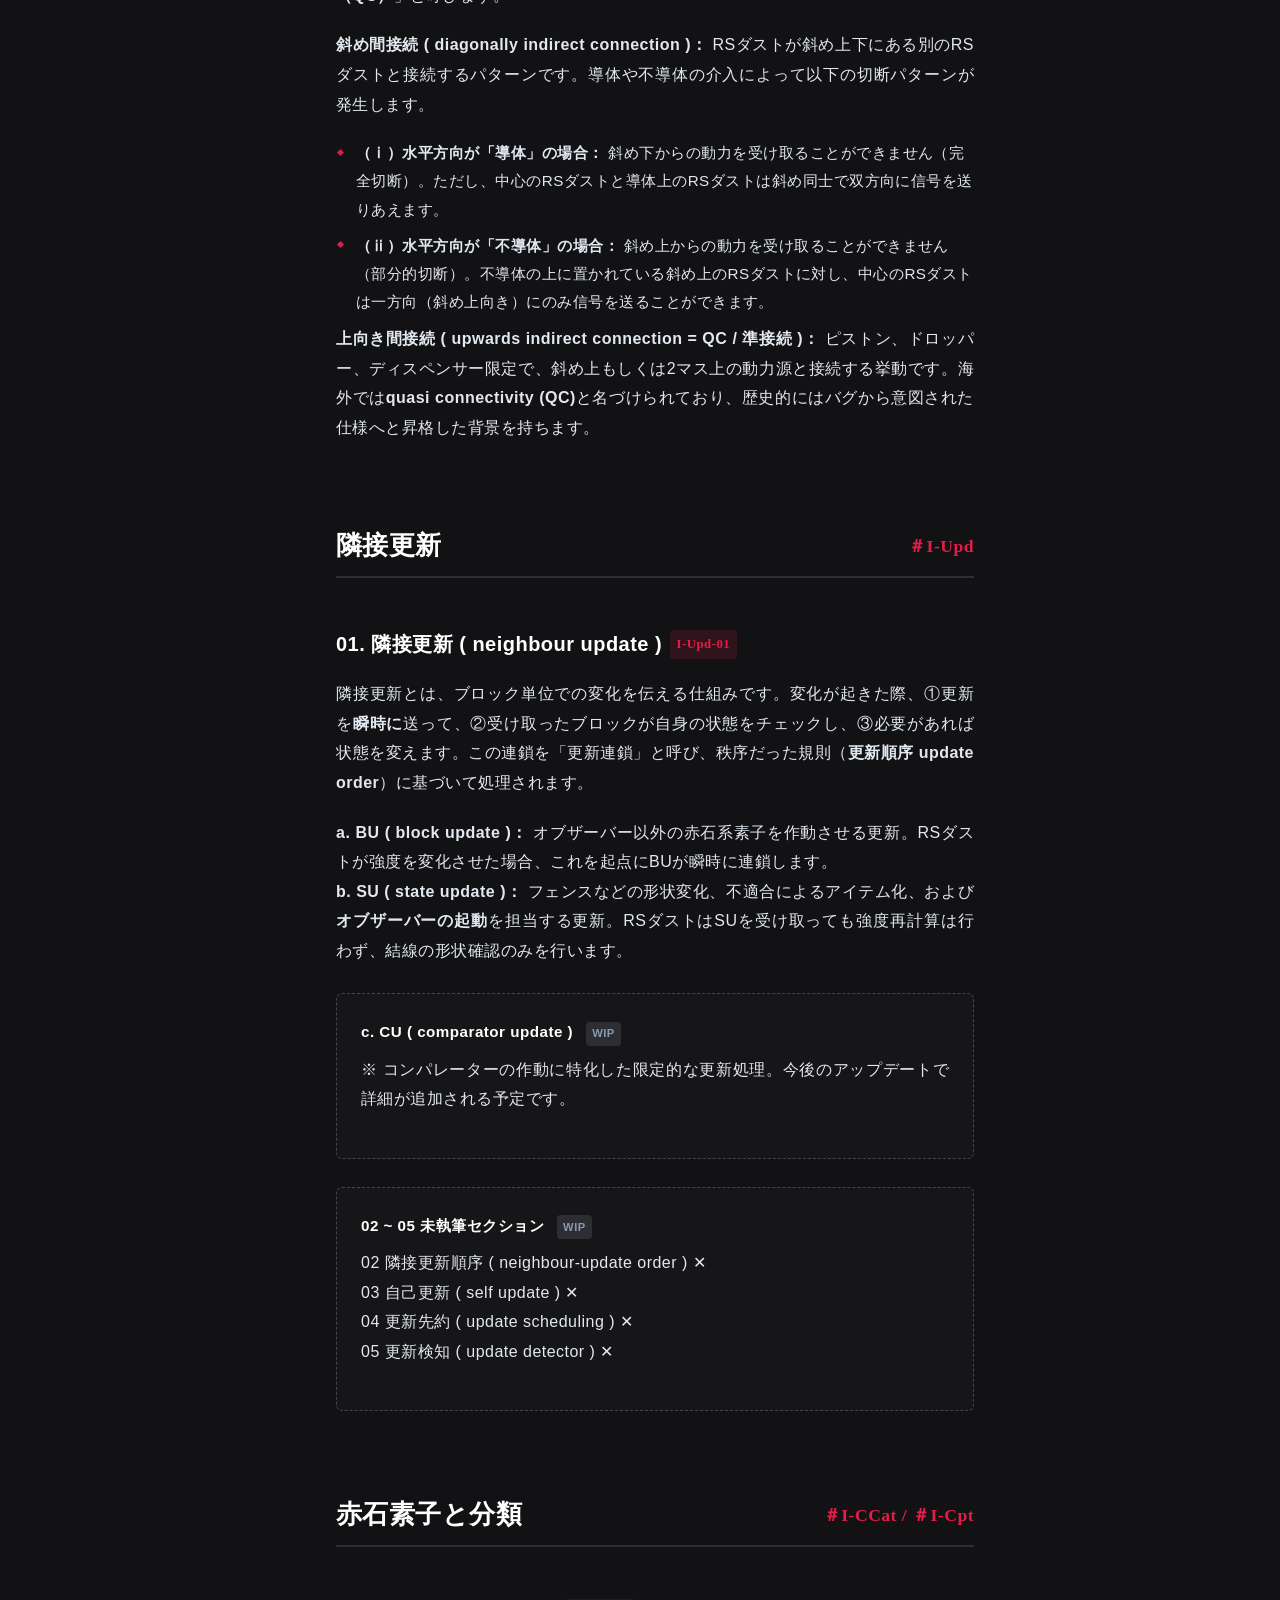
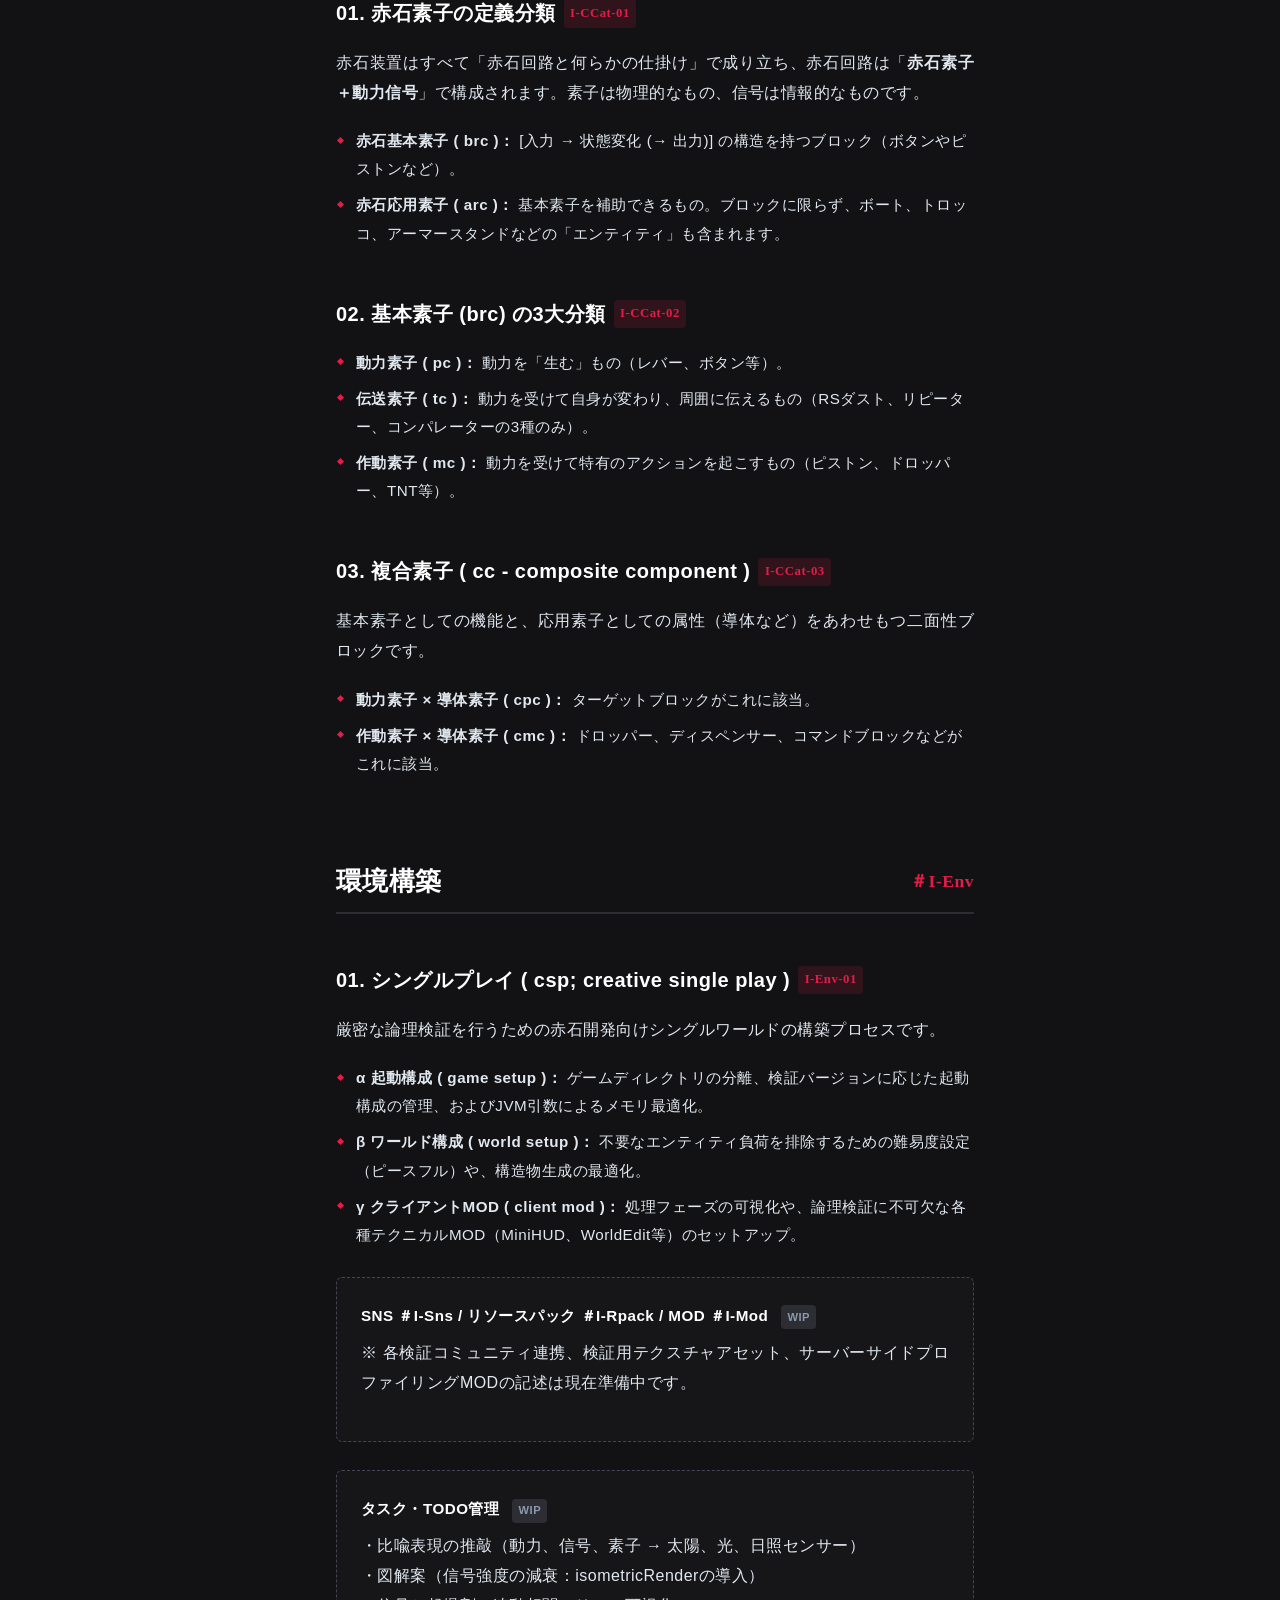
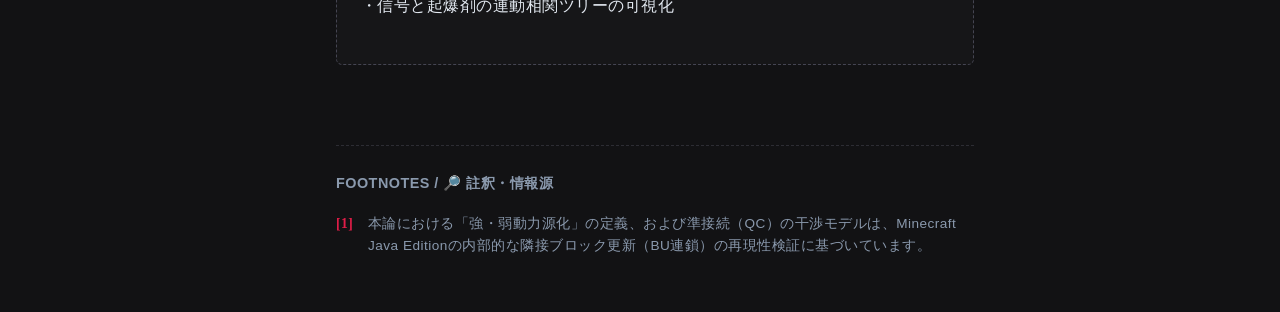
==== commit cefa1edc: "Update chap1.html" ====
--- a/chap1.html
+++ b/chap1.html
@@ -3,484 +3,441 @@
 <head>
     <meta charset="UTF-8">
     <meta name="viewport" content="width=device-width, initial-scale=1.0">
-    <title>赤石初歩論＃I - FRouT Web Archive</title>
+    <title>Ⅰ 赤石初歩論 - 赤石基礎論 | FRouT</title>
+    <link rel="preconnect" href="https://fonts.googleapis.com">
+    <link rel="preconnect" href="https://fonts.gstatic.com" crossorigin>
+    <link href="https://fonts.googleapis.com/css2?family=JetBrains+Mono:wght@400;500&family=Lora:ital,wght@0,400;0,600;1,400&family=Noto+Sans+JP:wght@400;500;700&display=swap" rel="stylesheet">
+    
     <style>
+        /* ==========================================
+           1. 全章共通デザインシステム（完全統一）
+           ========================================== */
         :root {
-            --bg-color: #f8f9fa;
-            --text-color: #212529;
-            --primary-color: #dc3545; /* Redstone Red */
-            --primary-light: #f8d7da;
-            --border-color: #dee2e6;
-            --card-bg: #ffffff;
-            --code-bg: #e9ecef;
-            --placeholder-bg: #f1f3f5;
-            --placeholder-border: #adb5bd;
-            --font-family: 'Helvetica Neue', Arial, 'Hiragino Kaku Gothic ProN', 'Hiragino Sans', Meiryo, sans-serif;
+            --bg-primary: #121214;       
+            --bg-secondary: #1a1a1e;     
+            --bg-code: #0b0b0d;          
+            --text-main: #e2e8f0;        
+            --text-muted: #8a99ad;       
+            --accent-red: #e11d48;       
+            --marker-color: rgba(225, 29, 72, 0.32); 
+            --font-serif: 'Lora', serif;
+            --font-sans: 'Noto Sans JP', sans-serif;
+            --font-mono: 'JetBrains Mono', monospace; 
+            
+            --sidebar-left-width: 280px;
+            --sidebar-right-width: 250px;
         }
 
+        * { box-sizing: border-box; margin: 0; padding: 0; }
+        html { scroll-behavior: smooth; }
         body {
-            font-family: var(--font-family);
-            background-color: var(--bg-color);
-            color: var(--text-color);
-            line-height: 1.7;
-            margin: 0;
-            padding: 0;
+            background-color: var(--bg-primary);
+            color: var(--text-main);
+            font-family: var(--font-sans);
+            line-height: 1.85;
+            letter-spacing: 0.03em;
+            display: flex;
+            justify-content: center;
+            counter-reset: footnote;
         }
 
-        header {
-            background-color: var(--primary-color);
-            color: white;
-            padding: 2rem 1rem;
-            text-align: center;
-            box-shadow: 0 2px 4px rgba(0,0,0,0.1);
-        }
-
-        header h1 {
-            margin: 0;
-            font-size: 2.2rem;
-            font-weight: 700;
-            letter-spacing: 0.05em;
-        }
-
-        header p {
-            margin: 0.5rem 0 0 0;
-            opacity: 0.9;
-            font-size: 1rem;
-        }
-
-        .container {
-            max-width: 900px;
-            margin: 2rem auto;
-            padding: 0 1.5rem;
-        }
-
-        /* Project Assets Table */
-        .assets-box {
-            background: var(--card-bg);
-            border: 1px solid var(--border-color);
-            border-radius: 8px;
-            padding: 1.5rem;
-            margin-bottom: 2.5rem;
-            box-shadow: 0 1px 3px rgba(0,0,0,0.05);
-        }
-
-        .assets-box h3 {
-            margin-top: 0;
-            color: var(--primary-color);
-            border-bottom: 2px solid var(--primary-light);
-            padding-bottom: 0.5rem;
-        }
-
-        /* Typography & Structure */
-        .chapter-section {
-            background: var(--card-bg);
-            border-radius: 8px;
-            padding: 2.5rem;
-            margin-bottom: 3rem;
-            box-shadow: 0 2px 8px rgba(0,0,0,0.04);
-            border-top: 4px solid var(--primary-color);
-        }
-
-        .section-tag {
-            display: inline-block;
-            background-color: var(--primary-color);
-            color: white;
-            font-size: 0.8rem;
-            font-weight: bold;
-            padding: 0.2rem 0.6rem;
-            border-radius: 4px;
-            margin-bottom: 1rem;
-        }
-
-        h2 {
-            font-size: 1.8rem;
-            color: #111;
-            margin-top: 0;
-            margin-bottom: 1.5rem;
-            border-bottom: 1px solid var(--border-color);
-            padding-bottom: 0.5rem;
-        }
-
-        h3 {
-            font-size: 1.3rem;
-            color: #333;
-            margin-top: 2rem;
-            margin-bottom: 1rem;
-            position: relative;
-            padding-left: 0.75rem;
-        }
-
-        h3::before {
-            content: "";
-            position: absolute;
-            left: 0;
-            top: 0.2rem;
-            bottom: 0.2rem;
-            width: 4px;
-            background-color: var(--primary-color);
-            border-radius: 2px;
-        }
-
-        p {
-            margin-top: 0;
-            margin-bottom: 1.2rem;
-            text-align: justify;
-        }
-
-        strong {
-            color: var(--primary-color);
-        }
-
-        /* Tables */
-        table {
-            width: 100%;
-            border-collapse: collapse;
-            margin: 1.5rem 0;
-            font-size: 0.95rem;
-        }
-
-        th, td {
-            border: 1px solid var(--border-color);
-            padding: 0.75rem 1rem;
-            text-align: left;
-        }
-
-        th {
-            background-color: #f1f3f5;
-            font-weight: 600;
-        }
-
-        .text-center {
-            text-align: center;
-        }
-
-        /* Highlight box for formulas */
-        .formula-box {
-            background-color: var(--primary-light);
-            border-left: 4px solid var(--primary-color);
-            padding: 1rem;
-            margin: 1.5rem 0;
-            font-weight: bold;
-            text-align: center;
-            border-radius: 0 4px 4px 0;
-        }
-
-        /* Lists */
-        ul, ol {
-            margin-top: 0;
-            margin-bottom: 1.5rem;
-            padding-left: 1.5rem;
-        }
-
-        li {
-            margin-bottom: 0.5rem;
-        }
-
-        /* Placeholder Style (Pattern A) */
-        .placeholder-section {
-            background-color: var(--placeholder-bg);
-            border: 2px dashed var(--placeholder-border);
-            border-radius: 8px;
-            padding: 2rem;
-            margin-bottom: 3rem;
-            color: #6c757d;
-            position: relative;
-        }
-
-        .placeholder-section h2 {
-            color: #495057;
-            border-bottom: 1px solid var(--placeholder-border);
-        }
-
-        .placeholder-tag {
-            position: absolute;
-            top: 1rem;
-            right: 1rem;
-            background-color: var(--placeholder-border);
-            color: white;
-            font-size: 0.75rem;
-            padding: 0.1rem 0.5rem;
-            border-radius: 4px;
-            font-weight: bold;
-        }
-
-        /* Todo Box */
-        .todo-box {
-            background-color: #fff3cd;
-            border-left: 4px solid #ffc107;
-            padding: 1.5rem;
-            margin-top: 2rem;
-            border-radius: 0 8px 8px 0;
-        }
-
-        .todo-box h4 {
-            margin-top: 0;
-            margin-bottom: 0.5rem;
-            color: #856404;
-        }
-
-        /* Footer */
-        footer {
-            text-align: center;
-            padding: 3rem 1rem;
-            color: #6c757d;
-            font-size: 0.9rem;
-            border-top: 1px solid var(--border-color);
-            background-color: #fff;
-        }
+        /* 3カラムレイアウト構造 */
+        .site-container { display: flex; width: 100%; max-width: 1440px; min-height: 100vh; }
+        .sidebar-left { width: var(--sidebar-left-width); height: 100vh; background-color: var(--bg-secondary); position: sticky; top: 0; padding: 2.5rem 1.25rem; overflow-y: auto; border-right: 1px solid #2d2d34; flex-shrink: 0; }
+        .main-content { flex: 1; max-width: 820px; padding: 3rem 3.5rem; overflow-x: hidden; }
+        .sidebar-right { width: var(--sidebar-right-width); height: 100vh; background-color: var(--bg-secondary); position: sticky; top: 0; padding: 2.5rem 1.25rem; overflow-y: auto; border-left: 1px solid #2d2d34; flex-shrink: 0; }
+
+        /* レスポンシブ */
+        @media (max-width: 1250px) { .sidebar-right { display: none; } }
+        @media (max-width: 900px) { .sidebar-left { display: none; } .main-content { padding: 2rem 1.5rem; } }
+
+        /* ナビゲーションコンポーネント */
+        .back-to-top { display: inline-block; margin-bottom: 1.5rem; font-size: 0.85rem; color: var(--accent-red); text-decoration: none; font-weight: 700; }
+        .back-to-top:hover { text-decoration: underline; }
+        .sidebar-title { font-size: 1.1rem; font-weight: 700; color: #fff; margin-bottom: 0.25rem; border-left: 3px solid var(--accent-red); padding-left: 0.5rem; }
+        .sidebar-subtitle { font-family: var(--font-serif); font-size: 0.75rem; color: var(--text-muted); margin-bottom: 1.5rem; text-transform: uppercase; letter-spacing: 0.05em; }
+        .nav-list { list-style: none; }
+        .nav-item { margin-bottom: 0.4rem; }
+        .nav-link { color: var(--text-muted); text-decoration: none; font-size: 0.88rem; display: block; padding: 0.4rem 0.6rem; border-radius: 4px; transition: all 0.2s ease; white-space: nowrap; overflow: hidden; text-overflow: ellipsis; }
+        .nav-link:hover { color: #fff; background-color: rgba(255, 255, 255, 0.04); }
+        .nav-link.active { color: var(--accent-red); font-weight: 600; background-color: rgba(225, 29, 72, 0.05); }
+
+        /* ヘッダー・見出し */
+        .site-header { margin-bottom: 4rem; border-bottom: 1px solid #2d2d34; padding-bottom: 1.5rem; }
+        h1 { font-size: 2.2rem; font-weight: 700; color: #fff; line-height: 1.3; }
+        
+        .chapter-title { font-size: 1.6rem; color: #fff; margin-top: 5rem; margin-bottom: 1.5rem; padding-bottom: 0.4rem; border-bottom: 2px solid #2d2d34; display: flex; align-items: center; justify-content: space-between; }
+        .chapter-id { font-family: var(--font-serif); color: var(--accent-red); font-size: 1.1rem; font-weight: 600; }
+        
+        .section-title { font-size: 1.25rem; color: #fff; margin-top: 3rem; margin-bottom: 1rem; display: flex; align-items: center; gap: 0.5rem; }
+        .section-code { font-family: var(--font-serif); font-size: 0.8rem; background: rgba(225, 29, 72, 0.15); padding: 0.15rem 0.4rem; border-radius: 4px; color: var(--accent-red); font-weight: 600; }
+        p { margin-bottom: 1.25rem; color: var(--text-main); text-align: justify; }
+
+        /* 装飾・テーブル・ブロック */
+        mark { background: linear-gradient(to bottom, transparent 65%, var(--marker-color) 65%); color: inherit; padding: 0 0.15rem; font-weight: 600; }
+        
+        .list-block { background-color: var(--bg-secondary); border-left: 3px solid var(--accent-red); padding: 1.25rem 1.5rem; margin: 1.75rem 0; border-radius: 0 6px 6px 0; box-shadow: 0 4px 12px rgba(0,0,0,0.1); }
+        .list-block-title { font-size: 0.95rem; font-weight: 700; color: #fff; margin-bottom: 0.75rem; display: flex; align-items: center; gap: 0.5rem; }
+        .styled-list { list-style: none; }
+        .styled-list li { position: relative; padding-left: 1.25rem; margin-bottom: 0.5rem; font-size: 0.95rem; color: var(--text-main); }
+        .styled-list li::before { content: ""; position: absolute; left: 0.1rem; top: 0.65rem; width: 5px; height: 5px; background-color: var(--accent-red); transform: rotate(45deg); }
+
+        /* テクスチャ・学術テーブル設定 */
+        table { width: 100%; border-collapse: collapse; margin: 1.75rem 0; font-size: 0.9rem; background: var(--bg-secondary); border-radius: 6px; overflow: hidden; }
+        th, td { padding: 0.75rem 1rem; border: 1px solid #2d2d34; text-align: left; }
+        th { background-color: #212127; color: #fff; font-weight: 600; font-size: 0.85rem; text-transform: uppercase; letter-spacing: 0.05em; }
+        .text-center { text-align: center; }
+
+        .formula-box { background-color: rgba(225, 29, 72, 0.1); border-left: 3px solid var(--accent-red); padding: 1rem 1.25rem; margin: 1.5rem 0; text-align: center; font-weight: 600; color: #fff; border-radius: 0 4px 4px 0; }
+
+        .cmd-block { background-color: var(--bg-code); border: 1px solid #2d2d34; border-radius: 6px; padding: 1rem 1.25rem; margin: 1.5rem 0; font-family: var(--font-mono); font-size: 0.88rem; color: #38bdf8; overflow-x: auto; white-space: pre; }
+        .cmd-label { font-family: var(--font-sans); font-size: 0.75rem; color: var(--text-muted); margin-bottom: 0.4rem; text-transform: uppercase; letter-spacing: 0.05em; }
+
+        .academic-term { font-family: var(--font-serif); font-weight: 600; color: #fff; }
+        .footnote-ref { text-decoration: none; color: var(--accent-red); font-family: var(--font-serif); font-size: 0.75rem; font-weight: 600; vertical-align: super; margin-left: 0.15rem; }
+        .footnote-ref::before { counter-increment: footnote; content: "[" counter(footnote) "]"; }
+
+        /* パターンA: プレースホルダー・未執筆セクション用構造 */
+        .placeholder-section { background-color: rgba(255, 255, 255, 0.02); border: 1px dashed #454552; border-radius: 6px; padding: 1.5rem; margin: 1.75rem 0; color: var(--text-muted); }
+        .placeholder-section h4 { color: #fff; margin-bottom: 0.5rem; font-size: 0.95rem; }
+        .wip-badge { display: inline-block; font-size: 0.7rem; background: #2d2d34; color: var(--text-muted); padding: 0.1rem 0.4rem; border-radius: 4px; font-weight: 600; margin-left: 0.5rem; }
+
+        .footnotes-section { margin-top: 5rem; padding-top: 1.5rem; border-top: 1px dashed #2d2d34; }
+        .footnotes-heading { font-size: 0.9rem; color: var(--text-muted); margin-bottom: 1rem; font-weight: 700; text-transform: uppercase; }
+        .footnotes-list { list-style: none; counter-reset: footnote-list; }
+        .footnotes-list li { font-size: 0.85rem; color: var(--text-muted); margin-bottom: 0.5rem; line-height: 1.6; padding-left: 2rem; position: relative; }
+        .footnotes-list li::before { counter-increment: footnote-list; content: "[" counter(footnote-list) "]"; position: absolute; left: 0; color: var(--accent-red); font-family: var(--font-serif); font-weight: 600; }
     </style>
 </head>
 <body>
 
-<header>
-    <h1>赤石初歩論 ＃I</h1>
-    <p>FRouT Standard Technical Notation System - Web Archive</p>
-</header>
-
-<div class="container">
-
-    <div class="assets-box">
-        <h3>Project Assets Status</h3>
-        <table>
-            <thead>
-                <tr>
-                    <th>File Component</th>
-                    <th>Status</th>
-                </tr>
-            </thead>
-            <tbody>
-                <tr>
-                    <td><strong>信号 ＃I-Sig</strong></td>
-                    <td><span style="color: green; font-weight: bold;">✔ Approved</span></td>
-                </tr>
-                <tr>
-                    <td><strong>信号接続 ＃I-Con</strong></td>
-                    <td><span style="color: orange; font-weight: bold;">⏳ In Progress</span></td>
-                </tr>
-                <tr>
-                    <td><strong>隣接更新 ＃I-Upd</strong></td>
-                    <td><span style="color: blue; font-weight: bold;">🔍 Under Review</span></td>
-                </tr>
-                <tr>
-                    <td><strong>環境構築 ＃I-Env</strong></td>
-                    <td><span style="color: green; font-weight: bold;">✔ Approved</span></td>
-                </tr>
-            </tbody>
-        </table>
+    <div class="site-container">
+
+        <aside class="sidebar-left">
+            <a href="index.html" class="back-to-top">← 論文目録（トップ）に戻る</a>
+            
+            <div class="sidebar-title">Ⅰ 赤石初歩論</div>
+            <div class="sidebar-subtitle">RS-ELEMENTS</div>
+            <nav>
+                <ul class="nav-list">
+                    <li class="nav-item"><a href="#sig-chapter" class="nav-link">信号 ＃I-Sig</a></li>
+                    <li class="nav-item"><a href="#con-chapter" class="nav-link">信号接続 ＃I-Con</a></li>
+                    <li class="nav-item"><a href="#upd-chapter" class="nav-link">隣接更新 ＃I-Upd</a></li>
+                    <li class="nav-item"><a href="#ccat-chapter" class="nav-link">素子分類・赤石素子</a></li>
+                    <li class="nav-item"><a href="#env-chapter" class="nav-link">環境構築 ＃I-Env</a></li>
+                </ul>
+            </nav>
+        </aside>
+
+        <main class="main-content">
+            
+            <header class="site-header">
+                <span style="font-family: var(--font-serif); color: var(--accent-red); font-weight:600;">DISCIPLINE 01</span>
+                <h1 style="margin-top: 0.25rem;">Ⅰ 赤石初歩論</h1>
+            </header>
+
+            <section id="sig-chapter">
+                <h2 class="chapter-title">
+                    <span>信号</span>
+                    <span class="chapter-id">＃I-Sig</span>
+                </h2>
+                
+                <h3 class="section-title" id="sec1-1">
+                    <span>01. オフ / オン ( off / on ) = ( 0 / 1 )</span>
+                    <span class="section-code">I-Sig-01</span>
+                </h3>
+                <p>マインクラフトの世界にあるブロックは、オフまたはオンのどちらかの状態をつねに持っています。動力を受け取っていない状態を「<mark>オフ</mark>」と呼び、受け取っている状態を「<mark>オン</mark>」と呼びます。たとえば、RSダストはオフのとき光っていませんが、オンのとき光っています。</p>
+                <p>動力を生みだす方法や動力源となるブロックは多種多様です。レバーを引く、ボタンを押すなど多々あります。ただ赤石回路を動かすためには、その動力をいろいろな場所に送らなければいけません。それを送ってくれるのが「<strong>信号</strong>」です。信号は2種類あって、オンにするための信号を「<strong>オン信号</strong>」と呼び、オフにするための信号を「<strong>オフ信号</strong>」と呼んで区別しておきましょう。たとえば、ピストンはオン信号が送られると伸展し始めて、そのオンの状態でオフ信号が送られると収縮し始めます。</p>
+                <p>あるブロックにおいて、オフ信号が送られている状態を「オフ」「0」「LOW」と呼び、オン信号が送られている状態を「オン」「1」「HIGH」と呼ぶことがあります。この別称はとりわけ<strong>論理回路</strong>のなかで重要になるので、〈ブール論理｜V-Bool〉という文書であつかうことにしましょう。とにかく、この二値（0 / 1）を上手にあつかうことができれば、マインクラフトの世界で<strong>複雑な自動装置や計算機</strong>などを作ることができるのです！</p>
+
+                <h3 class="section-title" id="sec1-2">
+                    <span>02. 信号強度 ( signal strength ) = ( 0-15 )</span>
+                    <span class="section-code">I-Sig-02</span>
+                </h3>
+                <p>先ほど冒頭で「ブロックは、オフまたはオンのどちらかの状態をつねに持っています」と述べました。これはデジタル（二値）の視点なのですが、それとは違う<strong>アナログ（多値）</strong>の視点もマインクラフトでは重要になります。アナログ信号、つまり「連続的な値をもつ信号」と深い関わりをもつブロックが<strong>RSダスト</strong>と<strong>コンパレーター</strong>です。</p>
+                <p>RSダストは光っている状態と光っていない状態をもっていますが、オン信号が送られて光った状態のなかでも光り方が様々あります。この光り方の違いは、信号の強さの違いによって生じるものです。この信号の強さのことを「<mark>信号強度</mark>」と呼びます。</p>
+                <p>まず信号強度は0から15まであります。そのうち、<strong>強度0</strong>の信号が<strong>オフ</strong>信号のことで、それ以外の<strong>強度1から15まで</strong>の信号が<strong>オン</strong>信号のことです。RSダストの光り方は、受け取っている信号強度の違いによって段階的に変化します。一方、コンパレーターの光り方に段階はありませんが、この全16通りの強度を保持したまま信号を出力することができます。</p>
+                <p>一方、リピーターは信号強度を保持できず、オフ信号が送られると信号強度「0」を出力して、オン信号が送られると信号強度「15」にリセットして出力します。このように、RSダストとコンパレーター以外のブロックはすべてデジタルな動きをするわけです。</p>
+                <p>なお英語圏では、信号強度のことを「ss」や「pl」と略すことがあります。主に見かけるのは「ss」のほうで、たとえば「ss10」は「信号強度10」を意味するので覚えておきましょう。</p>
+
+                <h3 class="section-title" id="sec1-3">
+                    <span>03. 動力源化 ( powered )</span>
+                    <span class="section-code">I-Sig-03</span>
+                </h3>
+                <p>動力を生みだす方法や動力源となるブロックの話に移りましょう。ブロックのなかには、もともと動力を生みだすために用意されたもの（ボタンなど）もあれば、そうではないものもあります。ただ動力を生みだせないブロックでも、その種類によってはオン信号が送られることによって<strong>動力源の代わり</strong>になるブロックもあります。それはRSブロックのように、隣接するリピーターやトラップドア等々に対してオン信号を伝えることができるようになるわけです。これを「<mark>動力源化</mark>」と呼ぶことにしましょう。</p>
+                <p>動力源化できる種類のブロックは「導体ブロック」あるいは単に「<strong>導体</strong>」と呼ばれています。たとえば、丸石、RSランプ、ドロッパーなどは導体です。一方、ガラス、半ブロック、ピストンなどは動力源化できない「不導体ブロック」あるいは単に「<strong>不導体</strong>」と呼ばれ、オフ信号しか通さない絶縁体として働きます。いずれにしても、信号強度が維持される点に注意してください。</p>
+                <p>さて、オン信号が送られた導体は動力源の代わりになるわけですが、何のブロックによってオン信号が送られたかにおうじて、オン信号をまわりにどう伝えるかが変わってきます。とりわけRSダストにオン信号を伝えるか伝えないかが変わってきます。この違いを理解するために「強-動力源化」と「弱-動力源化」というふうに区別して確かめていきましょう。</p>
+                
+                <p><strong>強-動力源化 ( hard-powered )：</strong> リピーター、コンパレーター、オブザーバーなどによって直接オン信号が送られた導体は「強-動力源化」します。この状態だと、隣接するトラップドア等々だけでなく<strong>RSダストにもオン信号を伝えることができます</strong>。ただし、他の導体を動力源化することはできません。</p>
+                <p><strong>弱-動力源化 ( soft-powered )：</strong> RSダストによって直接オン信号が送られた導体は「弱-動力源化」します。この状態だと、隣接するトラップドア等々にオン信号を伝えることはできますが、<strong>別のRSダストにはオン信号を伝えることができません</strong>。弱-動力源化の場合、裏を返せば、オン信号をRSダストに伝えないまま他のブロックに伝えることができるので、この範囲の狭さをうまく使って回路を組むこともよくあります。</p>
+
+                <table>
+                    <thead>
+                        <tr>
+                            <th class="text-center">状態</th>
+                            <th class="text-center">RSダスト以外から受信</th>
+                            <th class="text-center">RSダストから受信</th>
+                            <th class="text-center">RSダスト以外に送信</th>
+                            <th class="text-center">RSダストに送信</th>
+                        </tr>
+                    </thead>
+                    <tbody>
+                        <tr>
+                            <td class="text-center"><strong>強-動力源化</strong></td>
+                            <td class="text-center">✓</td>
+                            <td class="text-center">-</td>
+                            <td class="text-center">✓</td>
+                            <td class="text-center">✓</td>
+                        </tr>
+                        <tr>
+                            <td class="text-center"><strong>弱-動力源化</strong></td>
+                            <td class="text-center">-</td>
+                            <td class="text-center">✓</td>
+                            <td class="text-center">✓</td>
+                            <td class="text-center">-</td>
+                        </tr>
+                    </tbody>
+                </table>
+
+                <h3 class="section-title" id="sec1-4">
+                    <span>04. 活性化 ( activated )</span>
+                    <span class="section-code">I-Sig-04</span>
+                </h3>
+                <p>ブロックのなかには、送られた信号に反応できるものがあります。たとえばTNTがオン信号に反応して爆発する、ピストンがオフ信号に反応して縮み始める等々です。このように、ブロックの種類によっては信号に反応して<strong>起動する、特有のアクション（状態や外見が変わるなど）を起こす</strong>ものがあります。これを「<mark>活性化</mark>」と呼びます。</p>
+                <p>活性化できる種類のブロックを「<strong>起動素子</strong>」と呼ぶことにしましょう。ここで注意が必要なのは、<strong>起動素子かつ導体</strong>である（活性化もできて動力源化もできる）ようなブロックがあることです。これに該当するのはRSランプやドロッパーで、状態としては以下の4通りの組み合わせがありえます。</p>
+
+                <table>
+                    <thead>
+                        <tr>
+                            <th>状態分類</th>
+                            <th class="text-center">①</th>
+                            <th class="text-center">②</th>
+                            <th class="text-center">③</th>
+                            <th class="text-center">④</th>
+                        </tr>
+                    </thead>
+                    <tbody>
+                        <tr>
+                            <td><strong>活性化</strong></td>
+                            <td class="text-center">-</td>
+                            <td class="text-center">✓</td>
+                            <td class="text-center">-</td>
+                            <td class="text-center">✓</td>
+                        </tr>
+                        <tr>
+                            <td><strong>動力源化</strong></td>
+                            <td class="text-center">-</td>
+                            <td class="text-center">-</td>
+                            <td class="text-center">✓</td>
+                            <td class="text-center">✓</td>
+                        </tr>
+                    </tbody>
+                </table>
+                <p>①：オフ信号が送られている基本状態。<br>②：導体ブロックを介してオン信号が送られている状態。<br>③：オン信号が送られて動力源化しているはずなのに、活性化できていない状態（BUDなどで発生）。<br>④：リピーター等によって直接オン信号が送られている状態。</p>
+
+                <h3 class="section-title" id="sec1-5">
+                    <span>05. 起爆剤 ( activation trigger )</span>
+                    <span class="section-code">I-Sig-05</span>
+                </h3>
+                <p>活性化のためには信号が送られるだけでは不十分で、その信号に反応するための「<strong>起爆剤</strong>」も必要になります。その起爆剤のことを「<mark>隣接更新</mark>」と呼びます。</p>
+                <p>起動素子は、隣接更新を受け取らないかぎり活性化することはありません。言いかえると、起動素子自身が<strong>今どのような状態になるべきか</strong>は隣接更新を受け取ってはじめて判定されるわけです。一方、動力源化については隣接更新が不要です。この「<strong>信号と起爆剤の分離</strong>」という仕様をうまく使うことで、先ほどの「③活性化していないが動力源化している状態」をつくりだすことが可能になります。</p>
+
+                <div class="formula-box">
+                    信号変化 ＋ 隣接更新 → 状態変化（アップデート）
+                </div>
+            </section>
+
+            <section id="con-chapter">
+                <h2 class="chapter-title">
+                    <span>信号接続</span>
+                    <span class="chapter-id">＃I-Con</span>
+                </h2>
+                
+                <h3 class="section-title" id="sec2-1">
+                    <span>01. 接続 ( connection )</span>
+                    <span class="section-code">I-Con-01</span>
+                </h3>
+                <p>「接続」というのは、あるブロックに対して信号が送られること、または信号が送られて状態変化できるようになることです。この接続方法には「<strong>直接続</strong>」と「<strong>間接続</strong>」の2種類があります。</p>
+
+                <h3 class="section-title" id="sec2-2">
+                    <span>02. 直接続 ( direct connection )</span>
+                    <span class="section-code">I-Con-02</span>
+                </h3>
+                <p>「直接続」の定義は、あるブロックに対して<strong>1マス先</strong>から信号が送られることです。ブロックと動力源が隣接している状態、および動力源化した導体とつながっている状態を指します。</p>
+
+                <h3 class="section-title" id="sec2-3">
+                    <span>03. 間接続 ( indirect connection )</span>
+                    <span class="section-code">I-Con-03</span>
+                </h3>
+                <p>「間接続」の定義は、あるブロックに対して<strong>2マス先</strong>から動力を受け取っている状態です。間接続可能なブロックは<strong>4種類</strong>（RSダスト・ピストン・ドロッパー・ディスペンサー）に限られます。RSダスト限定のものを「<strong>斜め間接続</strong>」、それ以外を「<strong>準接続（QC）</strong>」と呼びます。</p>
+                
+                <p><strong>斜め間接続 ( diagonally indirect connection )：</strong> RSダストが斜め上下にある別のRSダストと接続するパターンです。導体や不導体の介入によって以下の切断パターンが発生します。</p>
+                <ul class="styled-list">
+                    <li><strong>（ⅰ）水平方向が「導体」の場合：</strong> 斜め下からの動力を受け取ることができません（完全切断）。ただし、中心のRSダストと導体上のRSダストは斜め同士で双方向に信号を送りあえます。</li>
+                    <li><strong>（ⅱ）水平方向が「不導体」の場合：</strong> 斜め上からの動力を受け取ることができません（部分的切断）。不導体の上に置かれている斜め上のRSダストに対し、中心のRSダストは一方向（斜め上向き）にのみ信号を送ることができます。</li>
+                </ul>
+
+                <p><strong>上向き間接続 ( upwards indirect connection = QC / 準接続 )：</strong> ピストン、ドロッパー、ディスペンサー限定で、斜め上もしくは2マス上の動力源と接続する挙動です。海外では<strong>quasi connectivity (QC)</strong>と名づけられており、歴史的にはバグから意図された仕様へと昇格した背景を持ちます。</p>
+            </section>
+
+            <section id="upd-chapter">
+                <h2 class="chapter-title">
+                    <span>隣接更新</span>
+                    <span class="chapter-id">＃I-Upd</span>
+                </h2>
+                
+                <h3 class="section-title" id="sec3-1">
+                    <span>01. 隣接更新 ( neighbour update )</span>
+                    <span class="section-code">I-Upd-01</span>
+                </h3>
+                <p>隣接更新とは、ブロック単位での変化を伝える仕組みです。変化が起きた際、①更新を<strong>瞬時に</strong>送って、②受け取ったブロックが自身の状態をチェックし、③必要があれば状態を変えます。この連鎖を「更新連鎖」と呼び、秩序だった規則（<strong>更新順序 update order</strong>）に基づいて処理されます。</p>
+                
+                <p><strong>a. BU ( block update )：</strong> オブザーバー以外の赤石系素子を作動させる更新。RSダストが強度を変化させた場合、これを起点にBUが瞬時に連鎖します。<br>
+                <strong>b. SU ( state update )：</strong> フェンスなどの形状変化、不適合によるアイテム化、および<strong>オブザーバーの起動</strong>を担当する更新。RSダストはSUを受け取っても強度再計算は行わず、結線の形状確認のみを行います。</p>
+
+                <div class="placeholder-section">
+                    <h4>c. CU ( comparator update ) <span class="wip-badge">WIP</span></h4>
+                    <p>※ コンパレーターの作動に特化した限定的な更新処理。今後のアップデートで詳細が追加される予定です。</p>
+                </div>
+
+                <div class="placeholder-section">
+                    <h4>02 ~ 05 未執筆セクション <span class="wip-badge">WIP</span></h4>
+                    <p>02 隣接更新順序 ( neighbour-update order ) ✕<br>
+                       03 自己更新 ( self update ) ✕<br>
+                       04 更新先約 ( update scheduling ) ✕<br>
+                       05 更新検知 ( update detector ) ✕</p>
+                </div>
+            </section>
+
+            <section id="ccat-chapter">
+                <h2 class="chapter-title">
+                    <span>赤石素子と分類</span>
+                    <span class="chapter-id">＃I-CCat / ＃I-Cpt</span>
+                </h2>
+                
+                <h3 class="section-title" id="sec4-1">
+                    <span>01. 赤石素子の定義分類</span>
+                    <span class="section-code">I-CCat-01</span>
+                </h3>
+                <p>赤石装置はすべて「赤石回路と何らかの仕掛け」で成り立ち、赤石回路は「<strong>赤石素子＋動力信号</strong>」で構成されます。素子は物理的なもの、信号は情報的なものです。</p>
+                <ul class="styled-list">
+                    <li><strong>赤石基本素子 ( brc )：</strong> [入力 → 状態変化 (→ 出力)] の構造を持つブロック（ボタンやピストンなど）。</li>
+                    <li><strong>赤石応用素子 ( arc )：</strong> 基本素子を補助できるもの。ブロックに限らず、ボート、トロッコ、アーマースタンドなどの「エンティティ」も含まれます。</li>
+                </ul>
+
+                <h3 class="section-title" id="sec4-2">
+                    <span>02. 基本素子 (brc) の3大分類</span>
+                    <span class="section-code">I-CCat-02</span>
+                </h3>
+                <ul class="styled-list">
+                    <li><strong>動力素子 ( pc )：</strong> 動力を「生む」もの（レバー、ボタン等）。</li>
+                    <li><strong>伝送素子 ( tc )：</strong> 動力を受けて自身が変わり、周囲に伝えるもの（RSダスト、リピーター、コンパレーターの3種のみ）。</li>
+                    <li><strong>作動素子 ( mc )：</strong> 動力を受けて特有のアクションを起こすもの（ピストン、ドロッパー、TNT等）。</li>
+                </ul>
+
+                <h3 class="section-title" id="sec4-3">
+                    <span>03. 複合素子 ( cc - composite component )</span>
+                    <span class="section-code">I-CCat-03</span>
+                </h3>
+                <p>基本素子としての機能と、応用素子としての属性（導体など）をあわせもつ二面性ブロックです。</p>
+                <ul class="styled-list">
+                    <li><strong>動力素子 × 導体素子 ( cpc )：</strong> ターゲットブロックがこれに該当。</li>
+                    <li><strong>作動素子 × 導体素子 ( cmc )：</strong> ドロッパー、ディスペンサー、コマンドブロックなどがこれに該当。</li>
+                </ul>
+            </section>
+
+            <section id="env-chapter">
+                <h2 class="chapter-title">
+                    <span>環境構築</span>
+                    <span class="chapter-id">＃I-Env</span>
+                </h2>
+                
+                <h3 class="section-title" id="sec5-1">
+                    <span>01. シングルプレイ ( csp; creative single play )</span>
+                    <span class="section-code">I-Env-01</span>
+                </h3>
+                <p>厳密な論理検証を行うための赤石開発向けシングルワールドの構築プロセスです。</p>
+                <ul class="styled-list">
+                    <li><strong>α 起動構成 ( game setup )：</strong> ゲームディレクトリの分離、検証バージョンに応じた起動構成の管理、およびJVM引数によるメモリ最適化。</li>
+                    <li><strong>β ワールド構成 ( world setup )：</strong> 不要なエンティティ負荷を排除するための難易度設定（ピースフル）や、構造物生成の最適化。</li>
+                    <li><strong>γ クライアントMOD ( client mod )：</strong> 処理フェーズの可視化や、論理検証に不可欠な各種テクニカルMOD（MiniHUD、WorldEdit等）のセットアップ。</li>
+                </ul>
+
+                <div class="placeholder-section">
+                    <h4>SNS ＃I-Sns / リソースパック ＃I-Rpack / MOD ＃I-Mod <span class="wip-badge">WIP</span></h4>
+                    <p>※ 各検証コミュニティ連携、検証用テクスチャアセット、サーバーサイドプロファイリングMODの記述は現在準備中です。</p>
+                </div>
+
+                <div class="placeholder-section">
+                    <h4>タスク・TODO管理 <span class="wip-badge">WIP</span></h4>
+                    <p>・比喩表現の推敲（動力、信号、素子 → 太陽、光、日照センサー）<br>
+                       ・図解案（信号強度の減衰：isometricRenderの導入）<br>
+                       ・信号と起爆剤の連動相関ツリーの可視化</p>
+                </div>
+            </section>
+
+            <footer class="footnotes-section">
+                <div class="footnotes-heading">Footnotes / 🔎 註釈・情報源</div>
+                <ul class="footnotes-list">
+                    <li>本論における「強・弱動力源化」の定義、および準接続（QC）の干渉モデルは、Minecraft Java Editionの内部的な隣接ブロック更新（BU連鎖）の再現性検証に基づいています。</li>
+                </ul>
+            </footer>
+
+        </main>
+
+        <aside class="sidebar-right">
+            <div class="sidebar-title">この章の節</div>
+            <div class="sidebar-subtitle">In This Chapter</div>
+            <nav>
+                <ul class="nav-list" id="detail-toc">
+                    <li><a href="#sec1-1" class="nav-link">・ 01. オフ/オンの定義</a></li>
+                    <li><a href="#sec1-2" class="nav-link">・ 02. 信号強度の段階</a></li>
+                    <li><a href="#sec1-3" class="nav-link">・ 03. 強弱動力源化</a></li>
+                    <li><a href="#sec1-4" class="nav-link">・ 04. 活性化と4状態</a></li>
+                    <li><a href="#sec1-5" class="nav-link">・ 05. 隣接更新起爆剤</a></li>
+                    <li><a href="#sec2-1" class="nav-link">・ 01. 接続の2区分</a></li>
+                    <li><a href="#sec2-2" class="nav-link">・ 02. 直接続の構造</a></li>
+                    <li><a href="#sec2-3" class="nav-link">・ 03. 間接続とQC定義</a></li>
+                    <li><a href="#sec3-1" class="nav-link">・ 01. 隣接更新BU/SU</a></li>
+                    <li><a href="#sec4-1" class="nav-link">・ 01. 素子と信号の分離</a></li>
+                    <li><a href="#sec4-2" class="nav-link">・ 02. 基本素子3大分類</a></li>
+                    <li><a href="#sec4-3" class="nav-link">・ 03. 複合素子の二面性</a></li>
+                    <li><a href="#sec5-1" class="nav-link">・ 01. 検証用環境構築</a></li>
+                </ul>
+            </nav>
+        </aside>
+
     </div>
 
-    <div class="chapter-section" id="sig">
-        <div class="section-tag">＃I-Sig</div>
-        <h2>信号 ( SIGNAL )</h2>
-        
-        <h3>01. オフ / オン ( off / on ) = ( 0 / 1 )</h3>
-        <p>マインクラフトの世界にあるブロックは、オフまたはオンのどちらかの状態をつねにもっています。動力を受け取っていない状態を「<strong>オフ</strong>」と呼び、受け取っている状態を「<strong>オン</strong>」と呼びます。たとえば、RSダストはオフのとき光っていませんが、オンのとき光っています。</p>
-        <p>動力を生みだす方法や動力源となるブロックは多種多様です。レバーを引く、ボタンを押すなど多々あります。ただ赤石回路を動かすためには、その動力をいろいろな場所に送らなければいけません。それを送ってくれるのが「<strong>信号</strong>」です。信号は 2 種類あって、オンにするための信号を「**オン信号**」と呼び、オフにするための信号を「**オフ信号**」と呼んで区別しておきましょう。たとえば、ピストンはオン信号が送られると伸展し始めて、そのオンの状態でオフ信号が送られると収縮し始めます。</p>
-        <p>あるブロックにおいて、オフ信号が送られている状態を「オフ」「0」「LOW」と呼び、オン信号が送られている状態を「オン」「1」「HIGH」と呼ぶことがあります。この別称はとりわけ<strong>論理回路</strong>のなかで重要になるので、〈ブール論理｜V-Bool〉という文書であつかうことにしましょう。とにかく、この二値（0 / 1）を上手にあつかうことができれば、マインクラフトの世界で<strong>複雑な自動装置や計算機</strong>などを作ることができるのです！</p>
-
-        <h3>02. 信号強度 ( signal strength ) = ( 0-15 )</h3>
-        <p>先ほど冒頭で「ブロックは、オフまたはオンのどちらかの状態をつねもしています」と述べました。これは<strong>デジタル（二値）</strong>の視点なのですが、それとは違う**アナログ（多値）**の視点もマインクラフトでは重要になります。アナログ信号、つまり「<strong>連続的な値をもつ信号</strong>」と深い関わりをもつブロックが<strong>RSダスト</strong>と<strong>コンパレーター</strong>です。</p>
-        <p>RSダストは光っている状態と光っていない状態をもっていますが、オン信号が送られて光った状態のなかでも光り方が様々あります。この光り方の違いは、<strong>信号の強さ</strong>の違いによって生じるものです。この信号の強さのことを「**信号強度**」と呼びます。</p>
-        <p>まず信号強度は 0 から 15 まであります。そのうち、<strong>強度 0</strong> の信号が<strong>オフ</strong>信号のことで、それ以外の<strong>強度 1 から 15 まで</strong>の信号が<strong>オン</strong>信号のことです。RSダストの光り方は、受け取っている信号強度の違いによって段階的に変化します。一方、コンパレーターの光り方に段階はありませんが、この全 16 通りの強度を保持したまま信号を出力することができます。</p>
-        <p>一方、リピーターは信号強度を保持できず、オフ信号が送られると信号強度「0」を出力して、オン信号が送られると信号強度「15」にリセットして出力します。このように、RSダストとコンパレーター以外のブロックはすべてデジタルな動きをするわけです。</p>
-        <p>なお英語圏では、信号強度のことを「ss」や「pl」と略すことがあります。主に見かけるのは「ss」のほうで、たとえば「ss10」は「信号強度 10」を意味するので覚えておきましょう。</p>
-
-        <h3>03. 動力源化 ( powered )</h3>
-        <p>動力を生みだす方法や動力源となるブロックの話に移りましょう。ブロックのなかには、もともと動力を生みだすために用意されたもの（ボタンなど）もあれば、そうではないものもあります。ただ動力を生みだせないブロックでも、その種類によってはオン信号が送られることによって<strong>動力源の代わり</strong>になるブロックもあります。それはRSブロックのように、隣接するリピーターやトラップドア等々に対してオン信号を伝えることができるようになるわけです。これを「<strong>動力源化</strong>」と呼ぶことにしましょう。</p>
-        <p>動力源化できる種類のブロックは「導体ブロック」あるいは単に「<strong>導体</strong>」と呼ばれています。たとえば、丸石、RSランプ、ドロッパーなどは導体です。一方、ガラス、半ブロック、ピストンなどは動力源化できない「不導体ブロック」あるいは単に「<strong>不導体</strong>」と呼ばれ、オフ信号しか通さない絶縁体として働きます。いずれにしても、信号強度が維持される点に注意してください。</p>
-        <p>さて、オン信号が送られた導体は動力源の代わりになるわけですが、何のブロックによってオン信号が送られたかにおうじて、オン信号をまわりにどう伝えるかが変わってきます。とりわけRSダストにオン信号を伝えるか伝えないかが変わってきます。この違いを理解するために「強-動力源化」と「弱-動力源化」というふうに区別して確かめていきましょう。</p>
-        
-        <h4>強-動力源化 ( hard-powered )</h4>
-        <p>リピーター、コンパレーター、オブザーバーなどによって直接オン信号が送られた導体は「<strong>強-動力源化</strong>」します。この状態だと、隣接するトラップドア等々だけでなく<strong>RSダストにもオン信号を伝えることができます</strong>。ただし、他の導体を動力源化することはできません。</p>
-        
-        <h4>弱-動力源化 ( soft-powered )</h4>
-        <p>RSダストによって直接オン信号が送られた導体は「<strong>弱-動力源化</strong>」します。この状態だと、隣接するトラップドア等々にオン信号を伝えることはできますが、<strong>別のRSダストにはオン信号を伝えることができません</strong>。弱-動力源化の場合、裏を返せば、オン信号をRSダストに伝えないまま他のブロックに伝えることができるので、この<strong>範囲の狭さ</strong>をうまく使って回路を組むこともよくあります。</p>
-
-        <table>
-            <thead>
-                <tr>
-                    <th class="text-center">状態</th>
-                    <th class="text-center">RSダスト以外から受信</th>
-                    <th class="text-center">RSダストから受信</th>
-                    <th class="text-center">RSダスト以外に送信</th>
-                    <th class="text-center">RSダストに送信</th>
-                </tr>
-            </thead>
-            <tbody>
-                <tr>
-                    <td class="text-center"><strong>強-動力源化</strong></td>
-                    <td class="text-center">✓</td>
-                    <td class="text-center">-</td>
-                    <td class="text-center">✓</td>
-                    <td class="text-center">✓</td>
-                </tr>
-                <tr>
-                    <td class="text-center"><strong>弱-動力源化</strong></td>
-                    <td class="text-center">-</td>
-                    <td class="text-center">✓</td>
-                    <td class="text-center">✓</td>
-                    <td class="text-center">-</td>
-                </tr>
-            </tbody>
-        </table>
-
-        <h3>04. 活性化 ( activated )</h3>
-        <p>ブロックのなかには、送られた信号に反応できるものがあります。たとえばTNTがオン信号に反応して爆発する、ピストンがオフ信号に反応して縮み始める等々です。このように、ブロックの種類によっては信号に反応して<strong>起動する、特有のアクション（状態や外見が変わるなど）を起こす</strong>ものがあります。これを「<strong>活性化</strong>」と呼びます。</p>
-        <p>活性化できる種類のブロックを「<strong>起動素子</strong>」と呼ぶことにしましょう。ここで注意が必要なのは、<strong>起動素子かつ導体**である（活性化もできて動力源化もできる）ようなブロックがあることです。これに該当するのはRSランプやドロッパーで、状態としては以下の 4 通りの組み合わせがありえます。</p>
-
-        <table>
-            <thead>
-                <tr>
-                    <th class="text-center">状態分類</th>
-                    <th class="text-center">①</th>
-                    <th class="text-center">②</th>
-                    <th class="text-center">③</th>
-                    <th class="text-center">④</th>
-                </tr>
-            </thead>
-            <tbody>
-                <tr>
-                    <td><strong>活性化</strong></td>
-                    <td class="text-center">-</td>
-                    <td class="text-center">✓</td>
-                    <td class="text-center">-</td>
-                    <td class="text-center">✓</td>
-                </tr>
-                <tr>
-                    <td><strong>動力源化</strong></td>
-                    <td class="text-center">-</td>
-                    <td class="text-center">-</td>
-                    <td class="text-center">✓</td>
-                    <td class="text-center">✓</td>
-                </tr>
-            </tbody>
-        </table>
-
-        <ul>
-            <li><strong>① 活性化も動力源化もしていない状態</strong>：これはオフ信号が送られている状態です。</li>
-            <li><strong>② 活性化しているが動力源化していない状態</strong>：これはたとえば導体を介してオン信号が送られている状態です。</li>
-            <li><strong>③ 活性化していないが動力源化している状態</strong>：一見「矛盾」しています。オン信号が送られて動力源化しているはずなのに、活性化できていない状態だからです。しかし、実際は可能です。</li>
-            <li><strong>④ 活性化も動力源化もしている状態</strong>：これはたとえばリピーターによって直接オン信号が送られている状態です。</li>
-        </ul>
-
-        <h3>05. 起爆剤 ( activation trigger )</h3>
-        <p>活性化のためには信号が送られるだけでは不十分で、その信号に反応するための「<strong>起爆剤</strong>」も必要になります。その起爆剤のことを「<strong>隣接更新</strong>」と呼びます。</p>
-        <p>起動素子は、隣接更新を受け取らないかぎり活性化することはありません。言いかえると、起動素子自身が**今どのような状態になるべきか**は隣接更新を受け取ってはじめて判定されるわけです。一方、動力源化については隣接更新が不要です。この「**信号と起爆剤の分離**」という仕様をうまく使うことで、先ほどの「③活性化していないが動力源化している状態」をつくりだすことが可能になります。</p>
-
-        <div class="formula-box">
-            信号変化 ＋ 隣接更新 → 状態変化（アップデート）
-        </div>
-
-        <div class="todo-box">
-            <h4>Sig項 - 今後追加予定の図解・検証タスク</h4>
-            <ul>
-                <li>比喩表現の推敲：動力、信号、素子 → 太陽、光、日照センサー</li>
-                <li>図解案（信号強度の減衰：isometricRenderの導入）</li>
-                <li>信号と起爆剤の連動相関ツリー：[信号 → 起動 ← 更新] および [信号 → [B]UD ← ×]</li>
-            </ul>
-        </div>
-    </div>
-
-    <div class="chapter-section" id="con">
-        <div class="section-tag">＃I-Con</div>
-        <h2>信号接続 ( SIGNAL CONNECTION )</h2>
-        
-        <h3>01. 接続 ( connection )</h3>
-        <p>「接続」というのは、あるブロックに対して信号が送られること、または信号が送られて状態変化できるようになることです。この接続方法には「**直接続**」と「**間接続**」の2種類があります。</p>
-
-        <h3>02. 直接続 ( direct connection )</h3>
-        <p>「直接続」の定義は、あるブロックに対して <strong>1 マス先</strong>から信号が送られることです。ブロックと動力源が隣接している状態、および動力源化した導体とつながっている状態を指します。</p>
-
-        <h3>03. 間接続 ( indirect connection )</h3>
-        <p>「間接続」の定義は、あるブロックに対して <strong>2 マス先</strong>から動力を受け取っている状態です。間接続可能なブロックは <strong>4 種類</strong>（RSダスト・ピストン・ドロッパー・ディスペンサー）に限られます。RSダスト限定のものを「**斜め間接続**」、それ以外を「**準接続（QC）**」と呼びます。</p>
-
-        <h4>斜め間接続 ( diagonally indirect connection )</h4>
-        <p>RSダストが斜め上下にある別のRSダストと接続するパターンです。水平方向や上下に2マス離れた接続はできません。導体や不導体の介入によって以下の切断パターンが発生します。</p>
-        
-        <ul>
-            <li><strong>（ⅰ）水平方向が「導体」の場合</strong>：斜め下からの動力を受け取ることができません（完全切断）。ただし、中心のRSダストと導体上のRSダストは斜め同士で双方向に信号を送りあえます。</li>
-            <li><strong>（ⅱ）水平方向が「不導体」の場合</strong>：斜め上からの動力を受け取ることができません（部分的切断）。不導体の上に置かれている斜め上のRSダストに対し、中心のRSダストは一方向（斜め上向き）にのみ信号を送ることができます。</li>
-        </ul>
-
-        <h4>上向き間接続 ( upwards indirect connection = QC / 準接続 )</h4>
-        <p>ピストン、ドロッパー、ディスペンサー限定で、斜め上もしくは 2 マス上の動力源と接続する挙動です。海外では **quasi connectivity (QC)** と名づけられており、歴史的にはバグから「意図された仕様」へと昇格した背景を持ちます。これによって非常に高度な回路構築が可能になります。</p>
-    </div>
-
-    <div class="chapter-section" id="upd">
-        <div class="section-tag">＃I-Upd</div>
-        <h2>更新順序 ( UPDATE ORDER )</h2>
-        
-        <h3>01 隣接更新 ( neighbour update )</h3>
-        <p>隣接更新とは、ブロック単位での変化を伝える仕組みです。変化が起きた際、①更新を**瞬時に**送って、②受け取ったブロックが自身の状態をチェックし、③必要があれば状態を変えます。この連鎖を「更新連鎖」と呼び、秩序だった規則（**更新順序 update order**）に基づいて処理されます。これを完全に掌握することで、方角依存や座標依存の完全な制御が可能になります。</p>
-
-        <h3>隣接更新の種類と役割 ( BU / SU / CU )</h3>
-        <ul>
-            <li><strong>a. BU ( block update )</strong>：オブザーバー以外の赤石系素子を作動させる更新。RSダストが強度を変化させた場合、これを起点にBUが瞬時に連鎖します。</li>
-            <li><strong>b. SU ( state update )</strong>：フェンスなどの形状（shape）変化、不適合によるアイテム化、および<strong>オブザーバーの起動</strong>を担当する更新。RSダストはSUを受け取っても信号強度の再計算は行わず、結線の確認（形状変化）を行います。</li>
-        </ul>
-
-        <div class="placeholder-section">
-            <span class="placeholder-tag">c. CU ( comparator update )</span>
-            <h3>c. CU ( comparator update )</h3>
-            <p>※ このセクションの本文は現在準備中です。コンパレーターの作動に特化した限定的な更新処理について、今後のアップデートで詳細が追加される予定です。</p>
-        </div>
-
-        <div class="placeholder-section">
-            <span class="placeholder-tag">02 ~ 05 Sections</span>
-            <h3>02 ~ 05 未執筆セクション</h3>
-            <ul>
-                <li>02 隣接更新順序 ( neighbour-update order ) ✕</li>
-                <li>03 自己更新 ( self update ) ✕</li>
-                <li>04 更新先約 ( update scheduling ) 1.19+ ✕</li>
-                <li>05 更新検知 ( update detector ) ✕</li>
-            </ul>
-            <p>※ 座標依存フリーの理論構築に向けた、ゲームエンジン内部のスケジューリングロジックは次期バージョンで統合予定です。</p>
-        </div>
-    </div>
-
-    <div class="chapter-section" id="cpt">
-        <div class="section-tag">＃I-CCat / ＃I-Cpt</div>
-        <h2>赤石素子と分類 ( REDSTONE COMPONENTS )</h2>
-        <p>赤石装置はすべて「赤石回路と何らかの仕掛け」で成り立ち、赤石回路は「**赤石素子＋動力信号**」で構成されます。素子は物理的なもの、信号は情報的なものです。</p>
-
-        <h3>01. 赤石素子の定義分類</h3>
-        <ul>
-            <li><strong>赤石基本素子 ( brc - basic rs-component )</strong>：[入力 → 状態変化 (→ 出力)] の構造を持つブロック（ボタンやピストンなど）。</li>
-            <li><strong>赤石応用素子 ( arc - applied rs-component )</strong>：基本素子を補助できるもの。ブロックに限らず、ボート、トロッコ、アーマースタンドなどの「エンティティ」も含まれます。</li>
-        </ul>
-
-        <h3>02. 基本素子 (brc) の3大分類</h3>
-        <ul>
-            <li><strong>動力素子 ( pc - power component )</strong>：動力を「生む」もの（レバー、ボタン等）。</li>
-            <li><strong>伝送素子 ( tc - transmission component )</strong>：動力を受けて自身が変わり、周囲に伝えるもの（RSダスト、リピーター、コンパレーターの3種のみ）。</li>
-            <li><strong>作動素子 ( mc - mechanism component )</strong>：動力を受けて特有のアクションを起こすもの（ピストン、ドロッパー、TNT等）。</li>
-        </ul>
-
-        <h3>03. 複合素子 ( cc - composite component )</h3>
-        <p>基本素子としての機能と、応用素子としての属性（導体など）をあわせもつ二面性ブロックです。</p>
-        <ul>
-            <li><strong>動力素子 × 導体素子 ( cpc )</strong>：ターゲットブロックがこれに該当。</li>
-            <li><strong>作動素子 × 導体素子 ( cmc )</strong>：ドロッパー、ディスペンサー、コマンドブロックなどがこれに該当。</li>
-        </ul>
-    </div>
-
-    <div class="chapter-section" id="env">
-        <div class="section-tag">＃I-Env</div>
-        <h2>環境構築 ( ENVIRONMENT SETUP )</h2>
-        <h3>01 シングルプレイ ( csp; creative single play )</h3>
-        <p>厳密な論理検証を行うための赤石開発向けシングルワールドの構築プロセスです。</p>
-        <ul>
-            <li><strong>α 起動構成 ( game setup )</strong>：ゲームディレクトリの分離、検証バージョンに応じた起動構成の管理、およびJVM引数によるメモリ最適化。</li>
-            <li><strong>β ワールド構成 ( world setup )</strong>：不要なエンティティ負荷を排除するための難易度設定（ピースフル）や、構造物生成の最適化。</li>
-            <li><strong>γ クライアントMOD ( client mod )</strong>：処理フェーズの可視化や、論理検証に不可欠な各種テクニカルMOD（MiniHUD、WorldEdit等）のセットアップ。</li>
-        </ul>
-    </div>
-
-</div>
-
-<footer>
-    <p>© 2026 FRouT Project / Redstone Basic Theory Archive</p>
-</footer>
-
+    <script>
+        window.addEventListener('DOMContentLoaded', () => {
+            const observerOptions = {
+                root: null,
+                rootMargin: '-10% 0px -70% 0px', 
+                threshold: 0
+            };
+
+            const links = document.querySelectorAll('#detail-toc .nav-link');
+            
+            const observer = new IntersectionObserver((entries) => {
+                entries.forEach(entry => {
+                    if (entry.isIntersecting) {
+                        const id = entry.target.getAttribute('id');
+                        links.forEach(link => {
+                            if (link.getAttribute('href') === `#${id}`) {
+                                link.classList.add('active');
+                            } else {
+                                link.classList.remove('active');
+                            }
+                        });
+                    }
+                });
+            }, observerOptions);
+
+            document.querySelectorAll('.main-content h3').forEach(h3 => {
+                observer.observe(h3);
+            });
+        });
+    </script>
 </body>
-</html>+</html>
